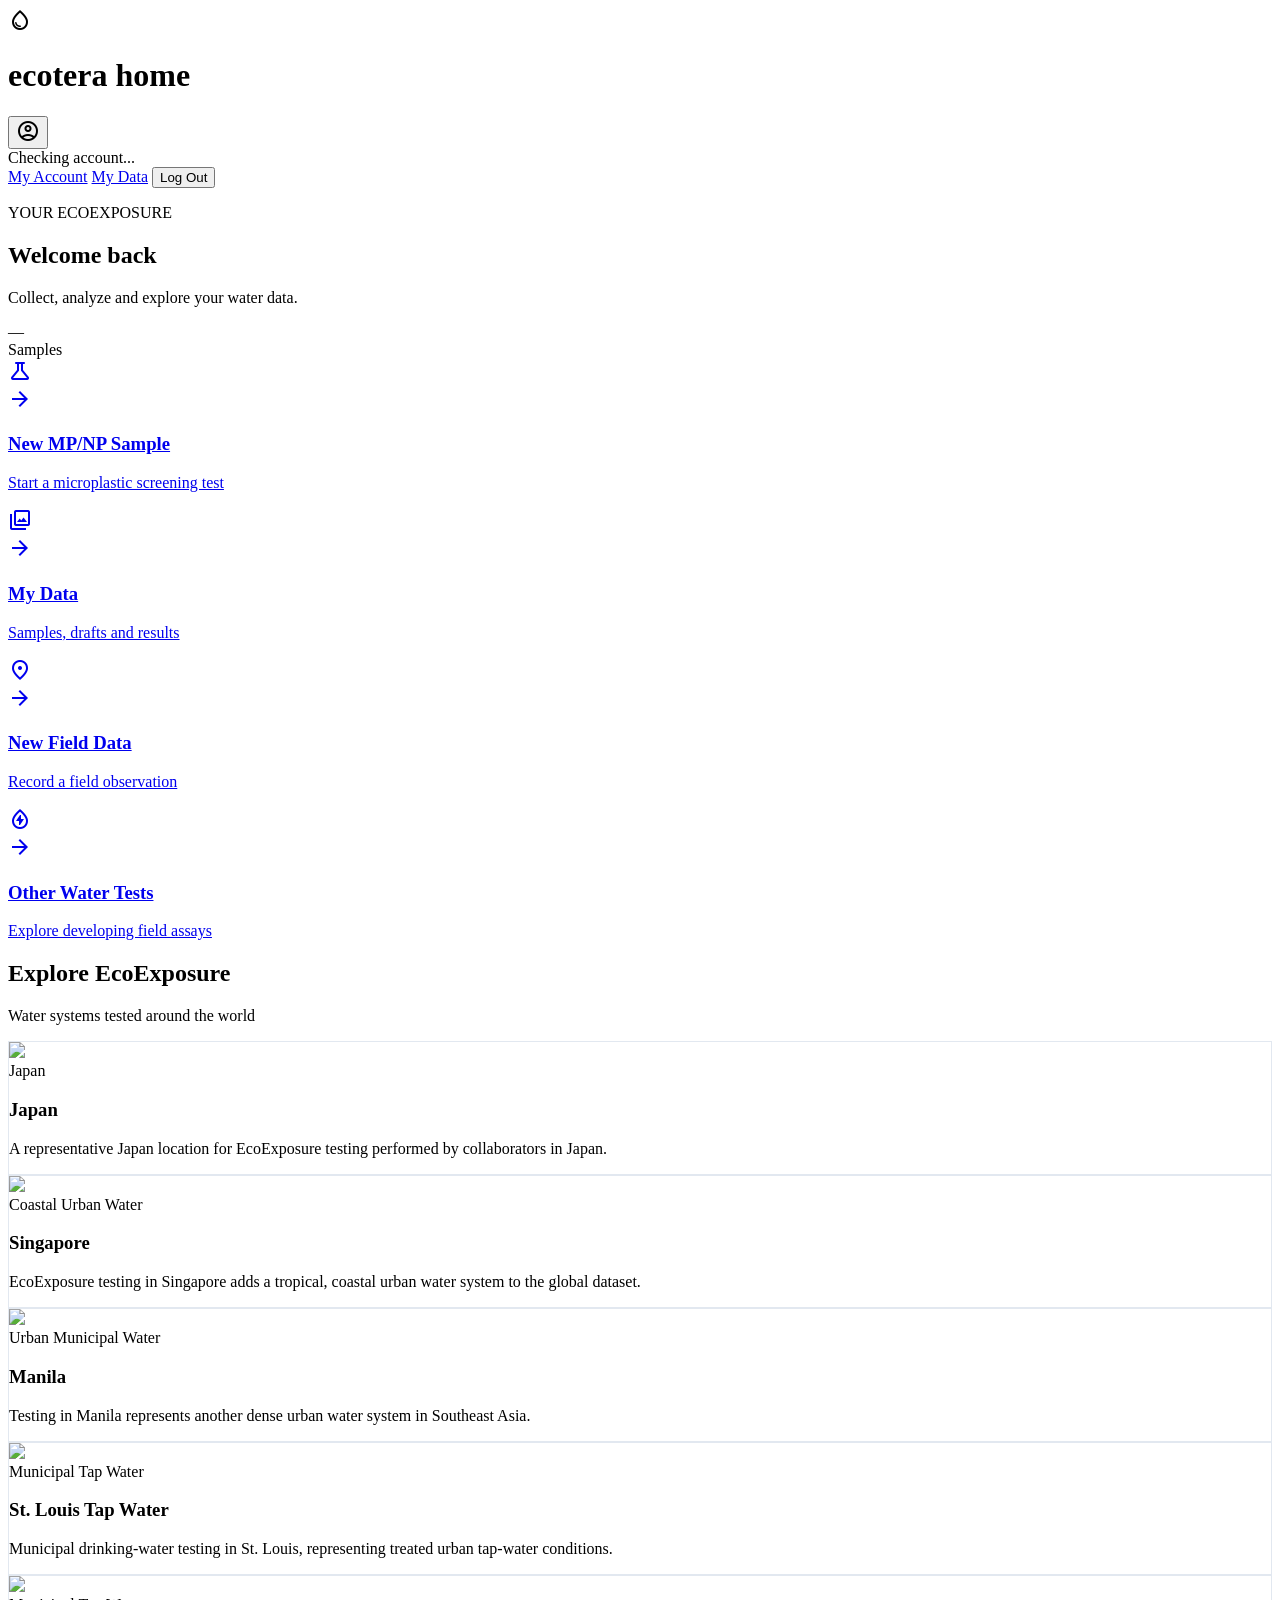
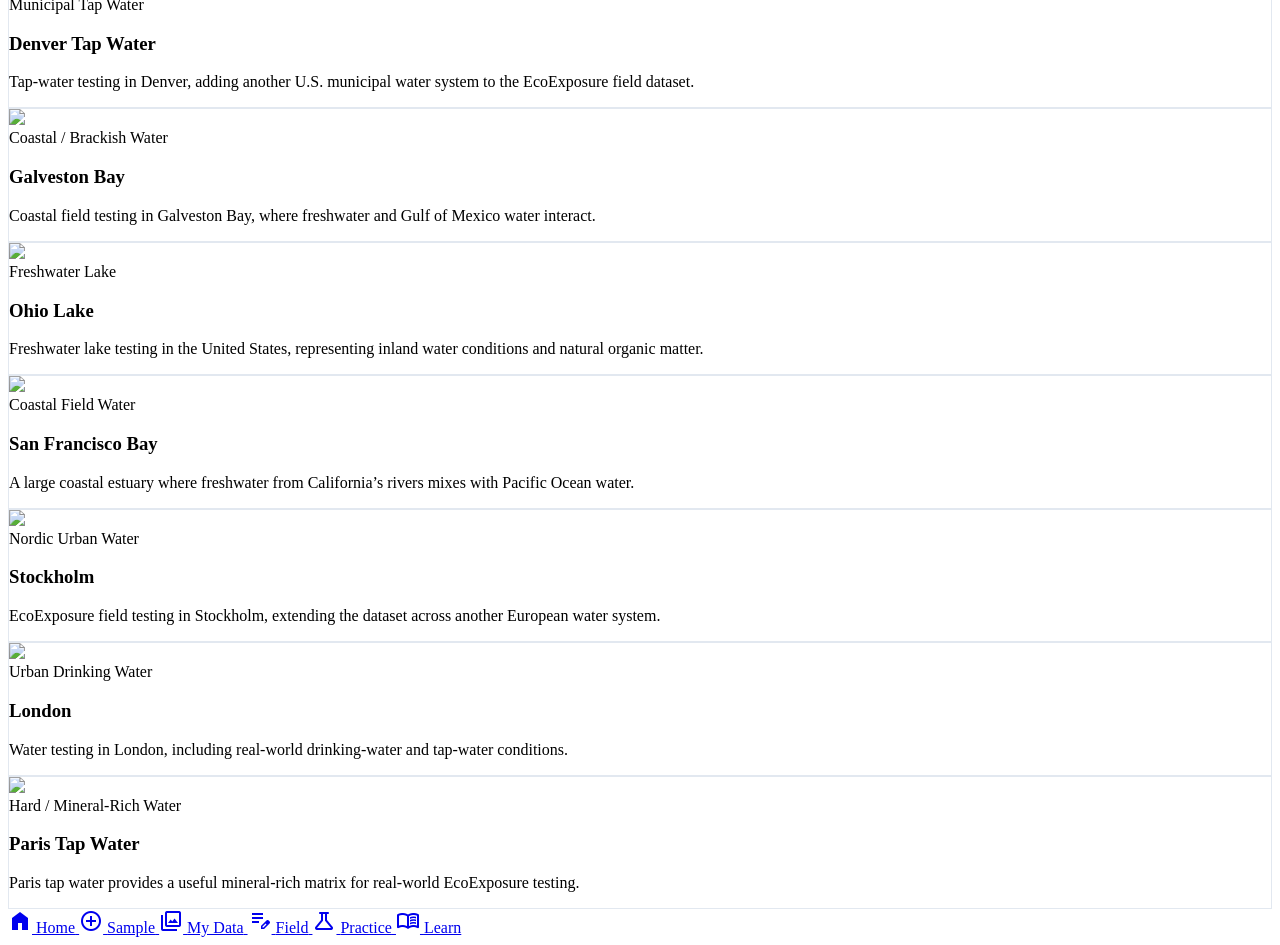
==== index.html @ 2f22163e "Add files via upload" ====
<!DOCTYPE html>
<html class="light" lang="en">
<head>
  <meta charset="utf-8"/>
  <meta content="width=device-width, initial-scale=1.0" name="viewport"/>
  <title>EcoExposure™ | Home Dashboard</title>

  <!-- Material Symbols -->
  <link href="https://fonts.googleapis.com/css2?family=Material+Symbols+Outlined:wght,FILL@100..700,0..1&display=swap" rel="stylesheet"/>

  <!-- Google Fonts: Inter & Geist -->
  <link href="https://fonts.googleapis.com/css2?family=Inter:wght@400;600;700&family=Geist:wght@400;500;600&display=swap" rel="stylesheet"/>

  <script src="https://cdn.tailwindcss.com?plugins=forms,container-queries"></script>

  <script id="tailwind-config">
    tailwind.config = {
      darkMode: "class",
      theme: {
        extend: {
          "colors": {
            "surface-container-highest": "#e0e3e5",
            "on-primary": "#ffffff",
            "primary": "#001629",
            "on-tertiary-fixed": "#00201b",
            "secondary-fixed-dim": "#50dad1",
            "inverse-surface": "#2d3133",
            "tertiary-container": "#0d2e28",
            "tertiary": "#001814",
            "secondary-container": "#6ef4ea",
            "on-background": "#191c1e",
            "on-tertiary-fixed-variant": "#2d4c46",
            "inverse-primary": "#a8caef",
            "on-primary-fixed-variant": "#274969",
            "tertiary-fixed": "#c7eae1",
            "surface-container-lowest": "#ffffff",
            "surface-bright": "#f7f9fb",
            "on-secondary-fixed": "#00201e",
            "primary-container": "#002b49",
            "surface-dim": "#d8dadc",
            "secondary": "#006a64",
            "on-secondary-fixed-variant": "#00504b",
            "primary-fixed-dim": "#a8caef",
            "error": "#ba1a1a",
            "surface-container-high": "#e6e8ea",
            "tertiary-fixed-dim": "#accec5",
            "background": "#f7f9fb",
            "on-tertiary-container": "#76978f",
            "on-primary-container": "#7293b6",
            "error-container": "#ffdad6",
            "on-secondary-container": "#006f69",
            "outline-variant": "#c3c7ce",
            "inverse-on-surface": "#eff1f3",
            "secondary-fixed": "#72f7ed",
            "surface-container": "#eceef0",
            "on-primary-fixed": "#001d34",
            "on-error": "#ffffff",
            "surface-variant": "#e0e3e5",
            "on-error-container": "#93000a",
            "on-surface": "#191c1e",
            "on-surface-variant": "#42474d",
            "primary-fixed": "#cfe5ff",
            "outline": "#73777e",
            "on-tertiary": "#ffffff",
            "surface-container-low": "#f2f4f6",
            "surface-tint": "#406182",
            "on-secondary": "#ffffff",
            "surface": "#f7f9fb"
          },
          "borderRadius": {
            "DEFAULT": "0.25rem",
            "lg": "0.5rem",
            "xl": "0.75rem",
            "full": "9999px"
          },
          "spacing": {
            "xs": "4px",
            "gutter": "16px",
            "container-max": "1280px",
            "lg": "24px",
            "md": "16px",
            "sm": "8px",
            "base": "4px",
            "xl": "40px"
          },
          "fontFamily": {
            "body-sm": ["Inter"],
            "label-caps": ["Geist"],
            "headline-xl": ["Inter"],
            "body-md": ["Inter"],
            "headline-lg-mobile": ["Inter"],
            "data-mono": ["Geist"],
            "headline-lg": ["Inter"]
          },
          "fontSize": {
            "body-sm": ["14px", {"lineHeight": "20px", "fontWeight": "400"}],
            "label-caps": ["12px", {"lineHeight": "16px", "letterSpacing": "0.05em", "fontWeight": "600"}],
            "headline-xl": ["48px", {"lineHeight": "56px", "letterSpacing": "-0.02em", "fontWeight": "700"}],
            "body-md": ["16px", {"lineHeight": "24px", "fontWeight": "400"}],
            "headline-lg-mobile": ["24px", {"lineHeight": "32px", "fontWeight": "600"}],
            "data-mono": ["14px", {"lineHeight": "20px", "fontWeight": "500"}],
            "headline-lg": ["32px", {"lineHeight": "40px", "letterSpacing": "-0.01em", "fontWeight": "600"}]
          }
        },
      },
    }
  </script>

  <style>
    .material-symbols-outlined {
      font-variation-settings: 'FILL' 0, 'wght' 400, 'GRAD' 0, 'opsz' 24;
    }

    .glass-card {
      background: rgba(255, 255, 255, 0.8);
      backdrop-filter: blur(12px);
      -webkit-backdrop-filter: blur(12px);
      border: 1px solid #E2E8F0;
    }

    .snap-x-mandatory {
      scroll-snap-type: x mandatory;
    }

    .snap-center {
      scroll-snap-align: center;
    }

    .asia-priority {
      order: -1;
    }

    ::-webkit-scrollbar {
      display: none;
    }

    body {
      min-height: max(884px, 100dvh);
    }
  </style>

  <script src="https://cdn.jsdelivr.net/npm/@supabase/supabase-js@2"></script>
</head>

<body class="bg-background text-on-surface font-body-md selection:bg-secondary-container">

  <!-- TopAppBar -->
  <header class="bg-white/80 dark:bg-surface-container-low/80 docked full-width top-0 sticky backdrop-blur-xl border-b border-outline-variant dark:border-outline shadow-sm dark:shadow-none flex justify-between items-center px-gutter w-full z-50 h-16">
    <div class="flex items-center gap-sm">
      <span class="material-symbols-outlined text-primary dark:text-primary-fixed" data-icon="water_drop">water_drop</span>
      <h1 class="font-headline-lg-mobile text-headline-lg-mobile font-bold text-primary dark:text-primary-fixed">ecotera home</h1>
    </div>

    <div class="flex items-center">
      <div class="relative">
        <button id="accountMenuButton"
                type="button"
                onclick="toggleAccountMenu()"
                aria-label="Open account menu"
                aria-expanded="false"
                class="hover:bg-surface-container-high/50 transition-colors p-2 rounded-full active:scale-95 duration-150">
          <span class="material-symbols-outlined text-on-surface-variant" data-icon="account_circle">account_circle</span>
        </button>

        <div id="accountMenu"
             class="hidden absolute right-0 mt-2 w-56 bg-white border border-outline-variant rounded-xl shadow-xl overflow-hidden z-[100]">
          <div id="accountEmail" class="px-4 py-3 text-sm text-on-surface-variant border-b border-outline-variant">
            Checking account...
          </div>
          <a href="account.html" class="block px-4 py-3 hover:bg-surface-container-low font-semibold">My Account</a>
          <a href="my-data.html" class="block px-4 py-3 hover:bg-surface-container-low font-semibold">My Data</a>
          <button type="button"
                  onclick="signOutFromHome()"
                  class="w-full text-left px-4 py-3 hover:bg-surface-container-low font-semibold text-error">
            Log Out
          </button>
        </div>
      </div>
    </div>
  </header>

  <main class="pb-32 pt-lg">

    <!-- Personal Summary -->
    <section class="px-gutter mb-lg">
      <div class="max-w-3xl">
        <div class="flex items-end justify-between gap-4">
          <div>
            <p class="font-label-caps text-label-caps text-secondary mb-1">YOUR ECOEXPOSURE</p>
            <h2 class="text-2xl sm:text-3xl font-bold text-primary">Welcome back</h2>
            <p class="text-on-surface-variant mt-1">Collect, analyze and explore your water data.</p>
          </div>

          <div class="bg-white border border-outline-variant rounded-xl px-4 py-3 shadow-sm text-right shrink-0">
            <div id="sampleCount" class="text-2xl font-bold text-primary">—</div>
            <div class="text-xs font-semibold text-on-surface-variant">Samples</div>
          </div>
        </div>
      </div>
    </section>

    <!-- Primary Actions -->
    <section class="px-gutter mb-xl">
      <div class="grid grid-cols-1 sm:grid-cols-2 lg:grid-cols-4 gap-3 max-w-5xl">

        <!-- New MP/NP Sample -->
        <a href="new-sample.html"
           class="group bg-secondary text-white rounded-xl p-5 shadow-sm hover:shadow-md hover:-translate-y-0.5 active:scale-[0.98] transition-all duration-200">
          <div class="flex items-center justify-between mb-4">
            <div class="w-11 h-11 rounded-xl bg-white/15 flex items-center justify-center">
              <span class="material-symbols-outlined text-2xl">science</span>
            </div>
            <span class="material-symbols-outlined opacity-70 group-hover:translate-x-1 transition-transform">arrow_forward</span>
          </div>
          <h3 class="text-lg font-bold">New MP/NP Sample</h3>
          <p class="text-sm text-white/80 mt-1">Start a microplastic screening test</p>
        </a>

        <!-- My Data -->
        <a href="my-data.html"
           class="group bg-white border border-outline-variant rounded-xl p-5 shadow-sm hover:shadow-md hover:-translate-y-0.5 active:scale-[0.98] transition-all duration-200">
          <div class="flex items-center justify-between mb-4">
            <div class="w-11 h-11 rounded-xl bg-secondary-container/40 flex items-center justify-center">
              <span class="material-symbols-outlined text-secondary">photo_library</span>
            </div>
            <span class="material-symbols-outlined text-on-surface-variant opacity-60 group-hover:translate-x-1 transition-transform">arrow_forward</span>
          </div>
          <h3 class="text-lg font-bold text-primary">My Data</h3>
          <p class="text-sm text-on-surface-variant mt-1">Samples, drafts and results</p>
        </a>

        <!-- New Field Data -->
        <a href="new_field_data.html"
           class="group bg-white border border-outline-variant rounded-xl p-5 shadow-sm hover:shadow-md hover:-translate-y-0.5 active:scale-[0.98] transition-all duration-200">
          <div class="flex items-center justify-between mb-4">
            <div class="w-11 h-11 rounded-xl bg-primary-fixed/60 flex items-center justify-center">
              <span class="material-symbols-outlined text-primary">location_on</span>
            </div>
            <span class="material-symbols-outlined text-on-surface-variant opacity-60 group-hover:translate-x-1 transition-transform">arrow_forward</span>
          </div>
          <h3 class="text-lg font-bold text-primary">New Field Data</h3>
          <p class="text-sm text-on-surface-variant mt-1">Record a field observation</p>
        </a>

        <!-- Other Water Tests -->
        <a href="other-water-tests.html"
           class="group bg-white border border-outline-variant rounded-xl p-5 shadow-sm hover:shadow-md hover:-translate-y-0.5 active:scale-[0.98] transition-all duration-200">
          <div class="flex items-center justify-between mb-4">
            <div class="w-11 h-11 rounded-xl bg-tertiary-fixed/70 flex items-center justify-center">
              <span class="material-symbols-outlined text-tertiary-container">water_ec</span>
            </div>
            <span class="material-symbols-outlined text-on-surface-variant opacity-60 group-hover:translate-x-1 transition-transform">arrow_forward</span>
          </div>
          <h3 class="text-lg font-bold text-primary">Other Water Tests</h3>
          <p class="text-sm text-on-surface-variant mt-1">Explore developing field assays</p>
        </a>

      </div>
    </section>

    <!-- Explore EcoExposure -->
    <section class="px-gutter mb-xl">
      <h2 class="text-2xl sm:text-3xl font-bold text-primary mb-1">Explore EcoExposure</h2>
      <p class="font-body-md text-on-surface-variant max-w-lg">Water systems tested around the world</p>
    </section>

    <!-- Horizontal Immersive Scroller -->
    <div class="flex overflow-x-auto snap-x-mandatory px-gutter gap-lg pb-xl">

      <div class="snap-center asia-priority shrink-0 w-[85vw] md:w-[600px]">
        <div class="relative h-[500px] rounded-xl overflow-hidden glass-card shadow-sm">
          <img class="absolute inset-0 w-full h-full object-cover" data-alt="Mount Fuji representing Japan." src="images/mount_fuji_japan_location.png"/>
          <div class="absolute inset-0 bg-gradient-to-t from-primary/90 via-primary/20 to-transparent"></div>
          <div class="absolute bottom-0 p-lg w-full">
            <span class="bg-secondary-container/20 text-secondary-fixed-dim px-sm py-xs rounded-full font-label-caps text-label-caps backdrop-blur-md">Japan</span>
            <h3 class="font-headline-lg text-headline-lg text-on-primary mt-sm mb-xs">Japan</h3>
            <p class="text-on-primary/90 font-body-sm">A representative Japan location for EcoExposure testing performed by collaborators in Japan.</p>
          </div>
        </div>
      </div>

      <div class="snap-center asia-priority shrink-0 w-[85vw] md:w-[600px]">
        <div class="relative h-[500px] rounded-xl overflow-hidden glass-card shadow-sm">
          <img class="absolute inset-0 w-full h-full object-cover" data-alt="Singapore water." src="images/singapore_singapore_location.jpg"/>
          <div class="absolute inset-0 bg-gradient-to-t from-primary/90 via-primary/20 to-transparent"></div>
          <div class="absolute bottom-0 p-lg w-full">
            <span class="bg-secondary-container/20 text-secondary-fixed-dim px-sm py-xs rounded-full font-label-caps text-label-caps backdrop-blur-md">Coastal Urban Water</span>
            <h3 class="font-headline-lg text-headline-lg text-on-primary mt-sm mb-xs">Singapore</h3>
            <p class="text-on-primary/90 font-body-sm">EcoExposure testing in Singapore adds a tropical, coastal urban water system to the global dataset.</p>
          </div>
        </div>
      </div>

      <div class="snap-center asia-priority shrink-0 w-[85vw] md:w-[600px]">
        <div class="relative h-[500px] rounded-xl overflow-hidden glass-card shadow-sm">
          <img class="absolute inset-0 w-full h-full object-cover" data-alt="Manila municipal water." src="images/manila_philippines_location.jpg"/>
          <div class="absolute inset-0 bg-gradient-to-t from-primary/90 via-primary/20 to-transparent"></div>
          <div class="absolute bottom-0 p-lg w-full">
            <span class="bg-secondary-container/20 text-secondary-fixed-dim px-sm py-xs rounded-full font-label-caps text-label-caps backdrop-blur-md">Urban Municipal Water</span>
            <h3 class="font-headline-lg text-headline-lg text-on-primary mt-sm mb-xs">Manila</h3>
            <p class="text-on-primary/90 font-body-sm">Testing in Manila represents another dense urban water system in Southeast Asia.</p>
          </div>
        </div>
      </div>

      <div class="snap-center shrink-0 w-[85vw] md:w-[600px]">
        <div class="relative h-[500px] rounded-xl overflow-hidden glass-card shadow-sm">
          <img class="absolute inset-0 w-full h-full object-cover" data-alt="St. Louis tap water." src="images/stl_tap_usa_location.jpg"/>
          <div class="absolute inset-0 bg-gradient-to-t from-primary/90 via-primary/20 to-transparent"></div>
          <div class="absolute bottom-0 p-lg w-full">
            <span class="bg-secondary-container/20 text-secondary-fixed-dim px-sm py-xs rounded-full font-label-caps text-label-caps backdrop-blur-md">Municipal Tap Water</span>
            <h3 class="font-headline-lg text-headline-lg text-on-primary mt-sm mb-xs">St. Louis Tap Water</h3>
            <p class="text-on-primary/90 font-body-sm">Municipal drinking-water testing in St. Louis, representing treated urban tap-water conditions.</p>
          </div>
        </div>
      </div>

      <div class="snap-center shrink-0 w-[85vw] md:w-[600px]">
        <div class="relative h-[500px] rounded-xl overflow-hidden glass-card shadow-sm">
          <img class="absolute inset-0 w-full h-full object-cover" data-alt="Denver tap water." src="images/denver_tap_usa_location.jpg"/>
          <div class="absolute inset-0 bg-gradient-to-t from-primary/90 via-primary/20 to-transparent"></div>
          <div class="absolute bottom-0 p-lg w-full">
            <span class="bg-secondary-container/20 text-secondary-fixed-dim px-sm py-xs rounded-full font-label-caps text-label-caps backdrop-blur-md">Municipal Tap Water</span>
            <h3 class="font-headline-lg text-headline-lg text-on-primary mt-sm mb-xs">Denver Tap Water</h3>
            <p class="text-on-primary/90 font-body-sm">Tap-water testing in Denver, adding another U.S. municipal water system to the EcoExposure field dataset.</p>
          </div>
        </div>
      </div>

      <div class="snap-center shrink-0 w-[85vw] md:w-[600px]">
        <div class="relative h-[500px] rounded-xl overflow-hidden glass-card shadow-sm">
          <img class="absolute inset-0 w-full h-full object-cover" data-alt="Galveston Bay coastal water." src="images/galveston_bay_usa_location.jpg"/>
          <div class="absolute inset-0 bg-gradient-to-t from-primary/90 via-primary/20 to-transparent"></div>
          <div class="absolute bottom-0 p-lg w-full">
            <span class="bg-secondary-container/20 text-secondary-fixed-dim px-sm py-xs rounded-full font-label-caps text-label-caps backdrop-blur-md">Coastal / Brackish Water</span>
            <h3 class="font-headline-lg text-headline-lg text-on-primary mt-sm mb-xs">Galveston Bay</h3>
            <p class="text-on-primary/90 font-body-sm">Coastal field testing in Galveston Bay, where freshwater and Gulf of Mexico water interact.</p>
          </div>
        </div>
      </div>

      <div class="snap-center shrink-0 w-[85vw] md:w-[600px]">
        <div class="relative h-[500px] rounded-xl overflow-hidden glass-card shadow-sm">
          <img class="absolute inset-0 w-full h-full object-cover" data-alt="Ohio freshwater lake." src="images/ohio-lake_usa_location.jpg"/>
          <div class="absolute inset-0 bg-gradient-to-t from-primary/90 via-primary/20 to-transparent"></div>
          <div class="absolute bottom-0 p-lg w-full">
            <span class="bg-secondary-container/20 text-secondary-fixed-dim px-sm py-xs rounded-full font-label-caps text-label-caps backdrop-blur-md">Freshwater Lake</span>
            <h3 class="font-headline-lg text-headline-lg text-on-primary mt-sm mb-xs">Ohio Lake</h3>
            <p class="text-on-primary/90 font-body-sm">Freshwater lake testing in the United States, representing inland water conditions and natural organic matter.</p>
          </div>
        </div>
      </div>

      <div class="snap-center shrink-0 w-[85vw] md:w-[600px]">
        <div class="relative h-[500px] rounded-xl overflow-hidden glass-card shadow-sm">
          <img class="absolute inset-0 w-full h-full object-cover" data-alt="San Francisco Bay." src="images/san_francisco_usa_location.jpg"/>
          <div class="absolute inset-0 bg-gradient-to-t from-primary/90 via-primary/20 to-transparent"></div>
          <div class="absolute bottom-0 p-lg w-full">
            <span class="bg-secondary-container/20 text-secondary-fixed-dim px-sm py-xs rounded-full font-label-caps text-label-caps backdrop-blur-md">Coastal Field Water</span>
            <h3 class="font-headline-lg text-headline-lg text-on-primary mt-sm mb-xs">San Francisco Bay</h3>
            <p class="text-on-primary/90 font-body-sm">A large coastal estuary where freshwater from California’s rivers mixes with Pacific Ocean water.</p>
          </div>
        </div>
      </div>

      <div class="snap-center shrink-0 w-[85vw] md:w-[600px]">
        <div class="relative h-[500px] rounded-xl overflow-hidden glass-card shadow-sm">
          <img class="absolute inset-0 w-full h-full object-cover" data-alt="Stockholm, Sweden water location." src="images/stockholm_sweden_location.jpg"/>
          <div class="absolute inset-0 bg-gradient-to-t from-primary/90 via-primary/20 to-transparent"></div>
          <div class="absolute bottom-0 p-lg w-full">
            <span class="bg-secondary-container/20 text-secondary-fixed-dim px-sm py-xs rounded-full font-label-caps text-label-caps backdrop-blur-md">Nordic Urban Water</span>
            <h3 class="font-headline-lg text-headline-lg text-on-primary mt-sm mb-xs">Stockholm</h3>
            <p class="text-on-primary/90 font-body-sm">EcoExposure field testing in Stockholm, extending the dataset across another European water system.</p>
          </div>
        </div>
      </div>

      <div class="snap-center shrink-0 w-[85vw] md:w-[600px]">
        <div class="relative h-[500px] rounded-xl overflow-hidden glass-card shadow-sm">
          <img class="absolute inset-0 w-full h-full object-cover" data-alt="London water location." src="images/london_england_location.jpg"/>
          <div class="absolute inset-0 bg-gradient-to-t from-primary/90 via-primary/20 to-transparent"></div>
          <div class="absolute bottom-0 p-lg w-full">
            <span class="bg-secondary-container/20 text-secondary-fixed-dim px-sm py-xs rounded-full font-label-caps text-label-caps backdrop-blur-md">Urban Drinking Water</span>
            <h3 class="font-headline-lg text-headline-lg text-on-primary mt-sm mb-xs">London</h3>
            <p class="text-on-primary/90 font-body-sm">Water testing in London, including real-world drinking-water and tap-water conditions.</p>
          </div>
        </div>
      </div>

      <div class="snap-center shrink-0 w-[85vw] md:w-[600px]">
        <div class="relative h-[500px] rounded-xl overflow-hidden glass-card shadow-sm">
          <img class="absolute inset-0 w-full h-full object-cover" data-alt="Paris tap water." src="images/paris_france_location.jpg"/>
          <div class="absolute inset-0 bg-gradient-to-t from-primary/90 via-primary/20 to-transparent"></div>
          <div class="absolute bottom-0 p-lg w-full">
            <span class="bg-secondary-container/20 text-secondary-fixed-dim px-sm py-xs rounded-full font-label-caps text-label-caps backdrop-blur-md">Hard / Mineral-Rich Water</span>
            <h3 class="font-headline-lg text-headline-lg text-on-primary mt-sm mb-xs">Paris Tap Water</h3>
            <p class="text-on-primary/90 font-body-sm">Paris tap water provides a useful mineral-rich matrix for real-world EcoExposure testing.</p>
          </div>
        </div>
      </div>

    </div>
  </main>

  <!-- BottomNavBar -->
  <nav class="bg-white/95 dark:bg-surface-container-highest/95 fixed bottom-0 w-full z-50 backdrop-blur-lg border-t border-outline-variant/30 shadow-[0_-4px_16px_rgba(0,22,41,0.04)] flex justify-around items-center px-1 pb-safe-area-inset-bottom h-20">

    <a class="flex flex-col items-center justify-center bg-secondary-container text-on-secondary-container rounded-full px-2 py-1 active:scale-90 transition-all duration-200" href="index.html">
      <span class="material-symbols-outlined" style="font-variation-settings:'FILL' 1;">home</span>
      <span class="font-label-caps text-[10px]">Home</span>
    </a>

    <a class="flex flex-col items-center justify-center text-on-surface-variant px-2 py-1 hover:text-primary active:scale-90 transition-all duration-200" href="new-sample.html">
      <span class="material-symbols-outlined">add_circle</span>
      <span class="font-label-caps text-[10px]">Sample</span>
    </a>

    <a class="flex flex-col items-center justify-center text-on-surface-variant px-2 py-1 hover:text-primary active:scale-90 transition-all duration-200" href="my-data.html">
      <span class="material-symbols-outlined">photo_library</span>
      <span class="font-label-caps text-[10px]">My Data</span>
    </a>

    <a class="flex flex-col items-center justify-center text-on-surface-variant px-2 py-1 hover:text-primary active:scale-90 transition-all duration-200" href="new_field_data.html">
      <span class="material-symbols-outlined">edit_note</span>
      <span class="font-label-caps text-[10px]">Field</span>
    </a>

    <a class="flex flex-col items-center justify-center text-on-surface-variant px-2 py-1 hover:text-primary active:scale-90 transition-all duration-200" href="practice.html">
      <span class="material-symbols-outlined">science</span>
      <span class="font-label-caps text-[10px]">Practice</span>
    </a>

    <a class="flex flex-col items-center justify-center text-on-surface-variant px-2 py-1 hover:text-primary active:scale-90 transition-all duration-200" href="learn.html">
      <span class="material-symbols-outlined">menu_book</span>
      <span class="font-label-caps text-[10px]">Learn</span>
    </a>

  </nav>

  <script>
    // Micro-interactions for horizontal scroll
    const scroller = document.querySelector('.overflow-x-auto');
    let isDown = false;
    let startX;
    let scrollLeft;

    scroller.addEventListener('mousedown', (e) => {
      isDown = true;
      startX = e.pageX - scroller.offsetLeft;
      scrollLeft = scroller.scrollLeft;
    });

    scroller.addEventListener('mouseleave', () => {
      isDown = false;
    });

    scroller.addEventListener('mouseup', () => {
      isDown = false;
    });

    scroller.addEventListener('mousemove', (e) => {
      if (!isDown) return;
      e.preventDefault();
      const x = e.pageX - scroller.offsetLeft;
      const walk = (x - startX) * 2;
      scroller.scrollLeft = scrollLeft - walk;
    });
  </script>

  <script>
    function closeWelcomePopup() {
      const popup = document.getElementById("welcomePopup");
      if (popup) popup.style.display = "none";
    }
  </script>

  <script>
    const SUPABASE_URL = "https://qximbeodwjhxuzcqenvs.supabase.co";
    const SUPABASE_KEY = "sb_publishable_y5c-8UikxGZZJzyea0lG6g_TibWgKPW";
    const supabaseClient = window.supabase.createClient(SUPABASE_URL, SUPABASE_KEY);

    function toggleAccountMenu() {
      const menu = document.getElementById("accountMenu");
      const button = document.getElementById("accountMenuButton");
      const willOpen = menu.classList.contains("hidden");
      menu.classList.toggle("hidden");
      button.setAttribute("aria-expanded", String(willOpen));
    }

    document.addEventListener("click", (event) => {
      const menu = document.getElementById("accountMenu");
      const button = document.getElementById("accountMenuButton");

      if (!menu || !button) return;

      if (!menu.contains(event.target) && !button.contains(event.target)) {
        menu.classList.add("hidden");
        button.setAttribute("aria-expanded", "false");
      }
    });

    async function initializeHomeAccount() {
      const emailBox = document.getElementById("accountEmail");
      const { data, error } = await supabaseClient.auth.getUser();

      if (error || !data.user) {
        emailBox.textContent = "Not logged in";
        return;
      }

      emailBox.textContent = data.user.email;
    }

    async function signOutFromHome() {
      const { error } = await supabaseClient.auth.signOut();

      if (error) {
        alert("Logout failed: " + error.message);
        return;
      }

      window.location.replace("login.html");
    }

    initializeHomeAccount();
  </script>

</body>
</html>
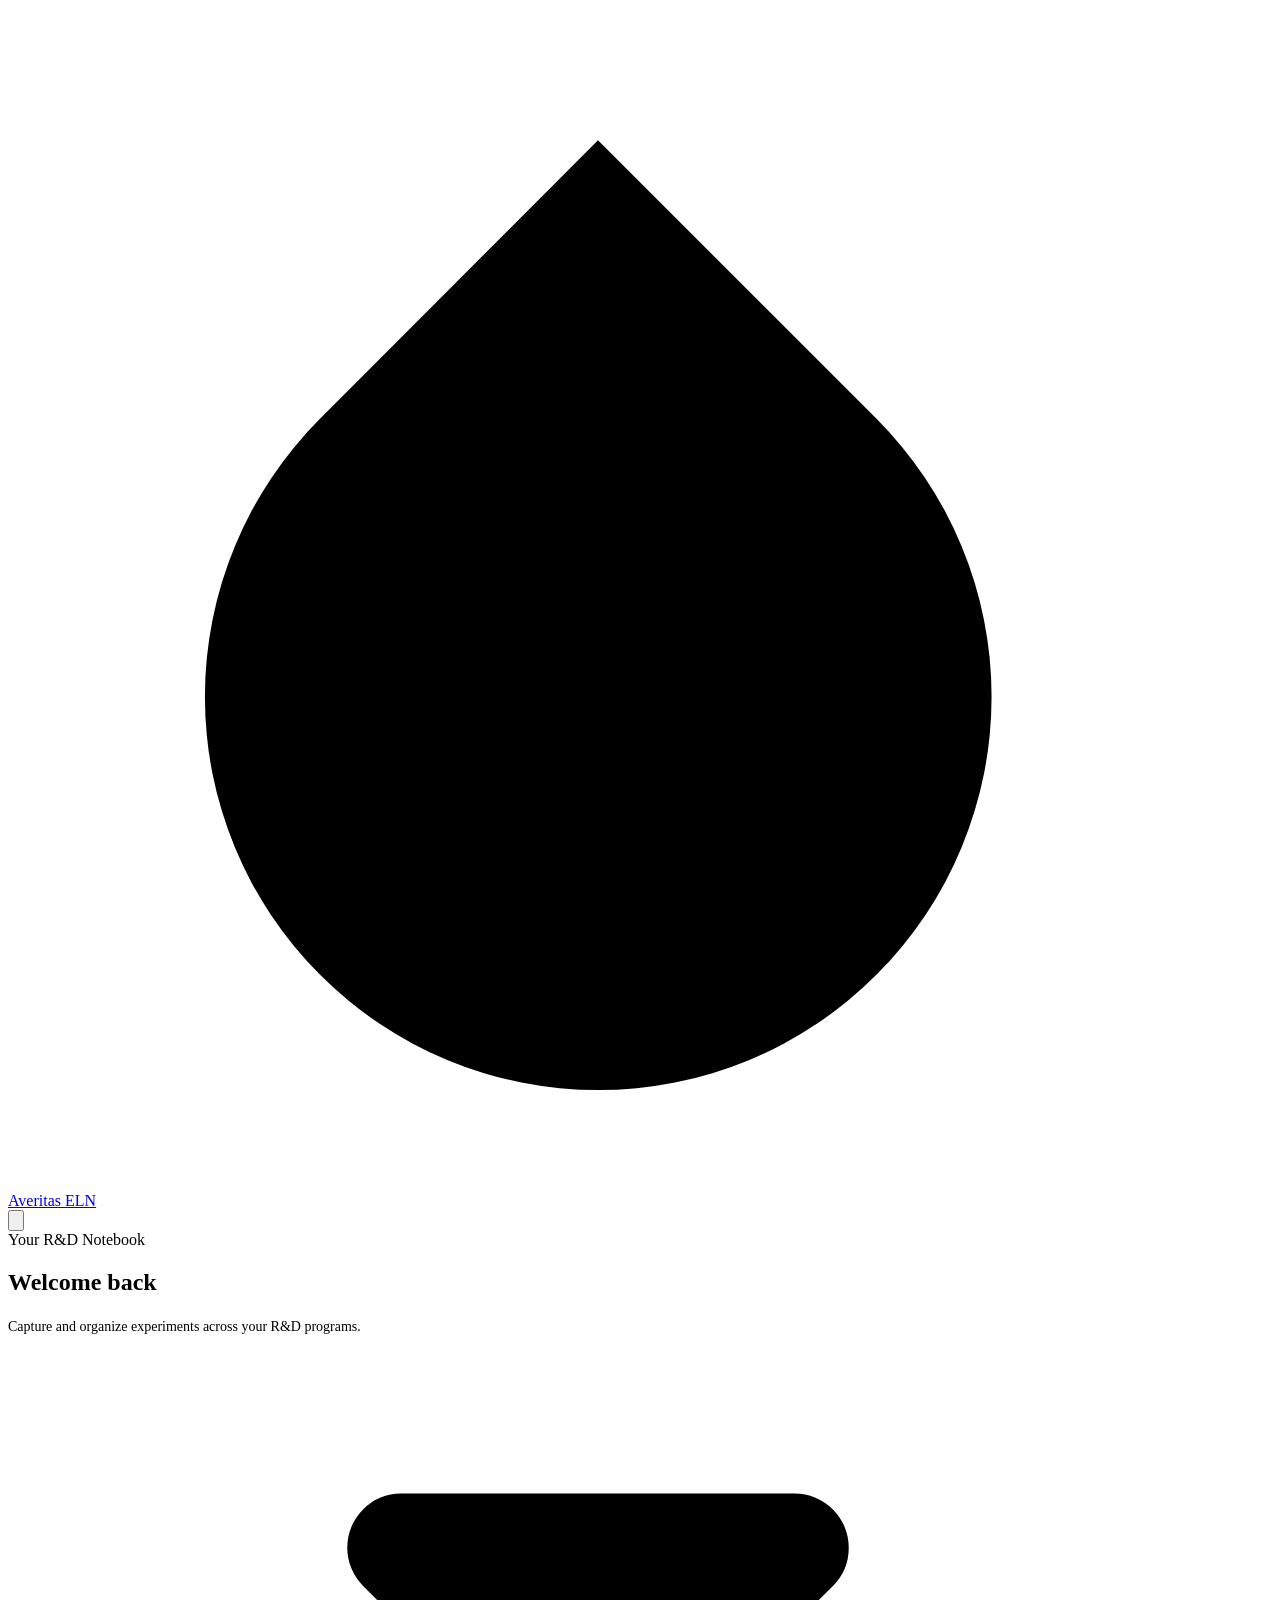
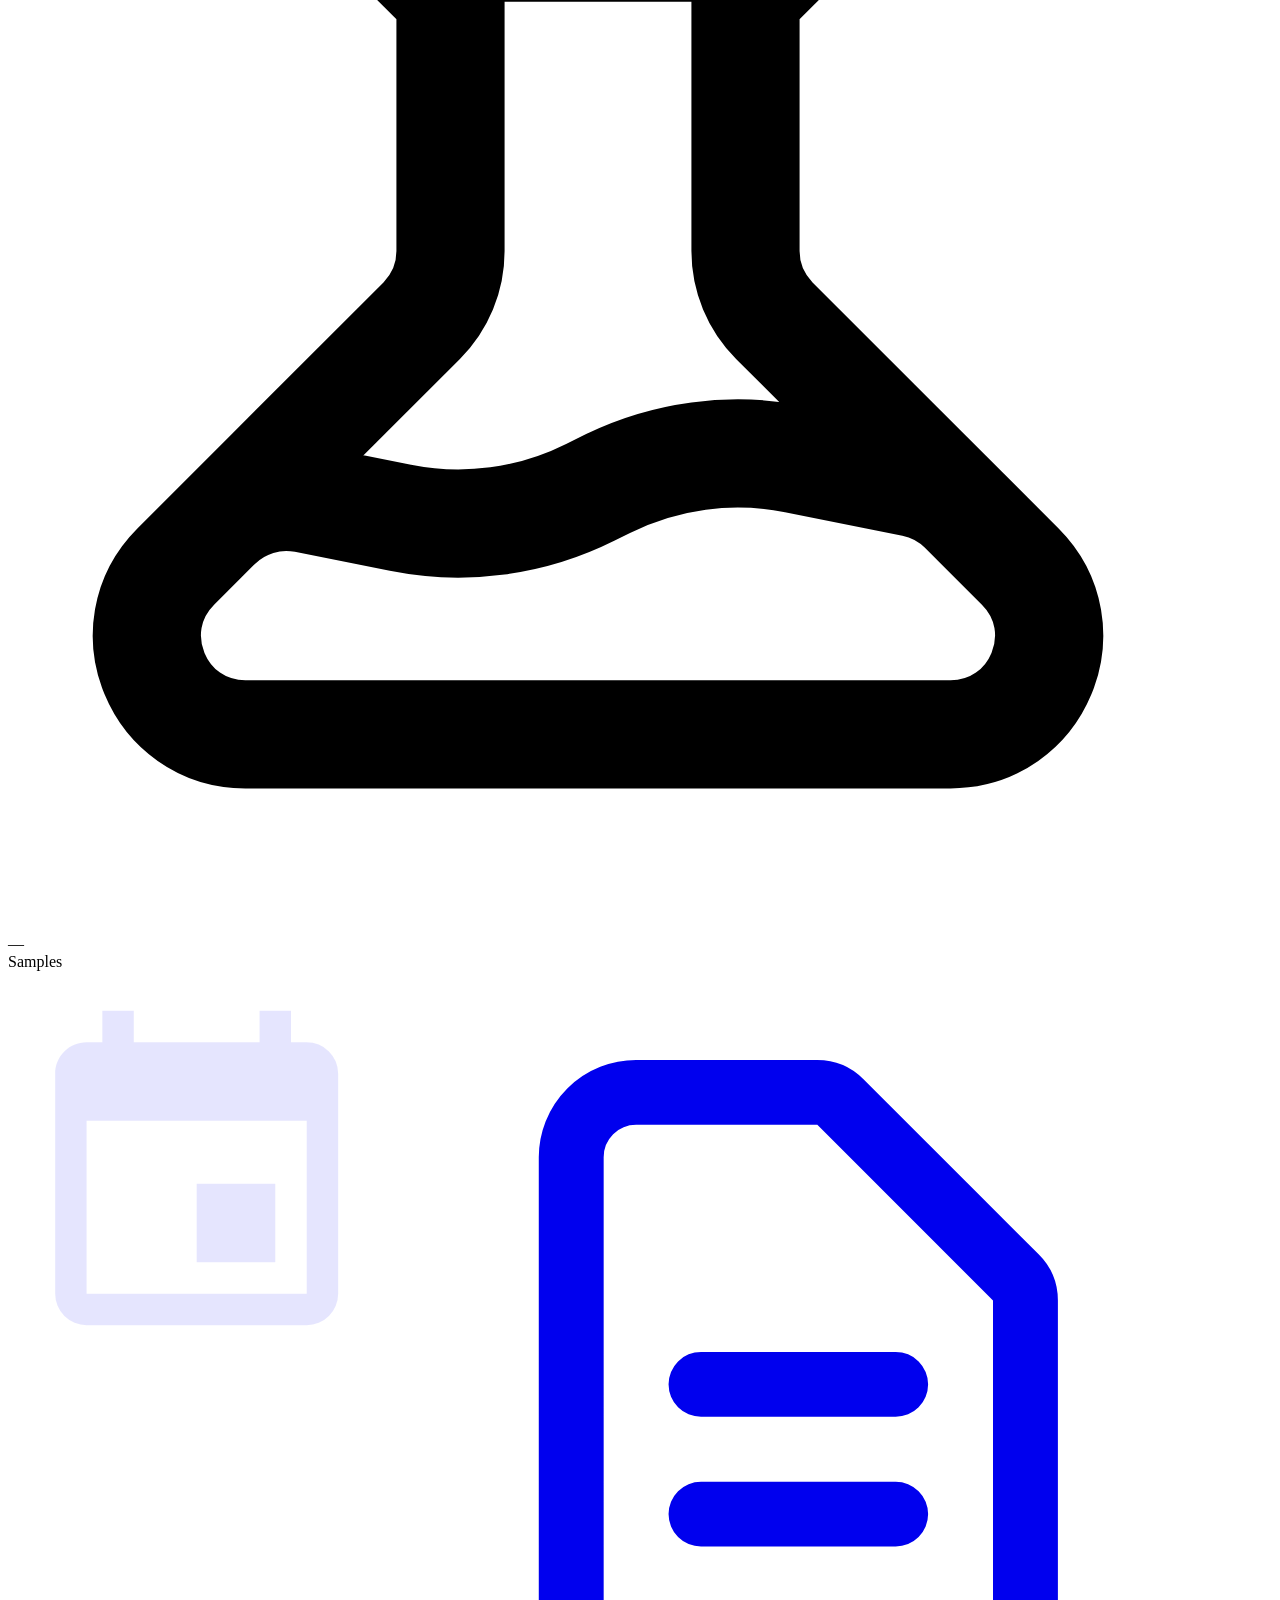
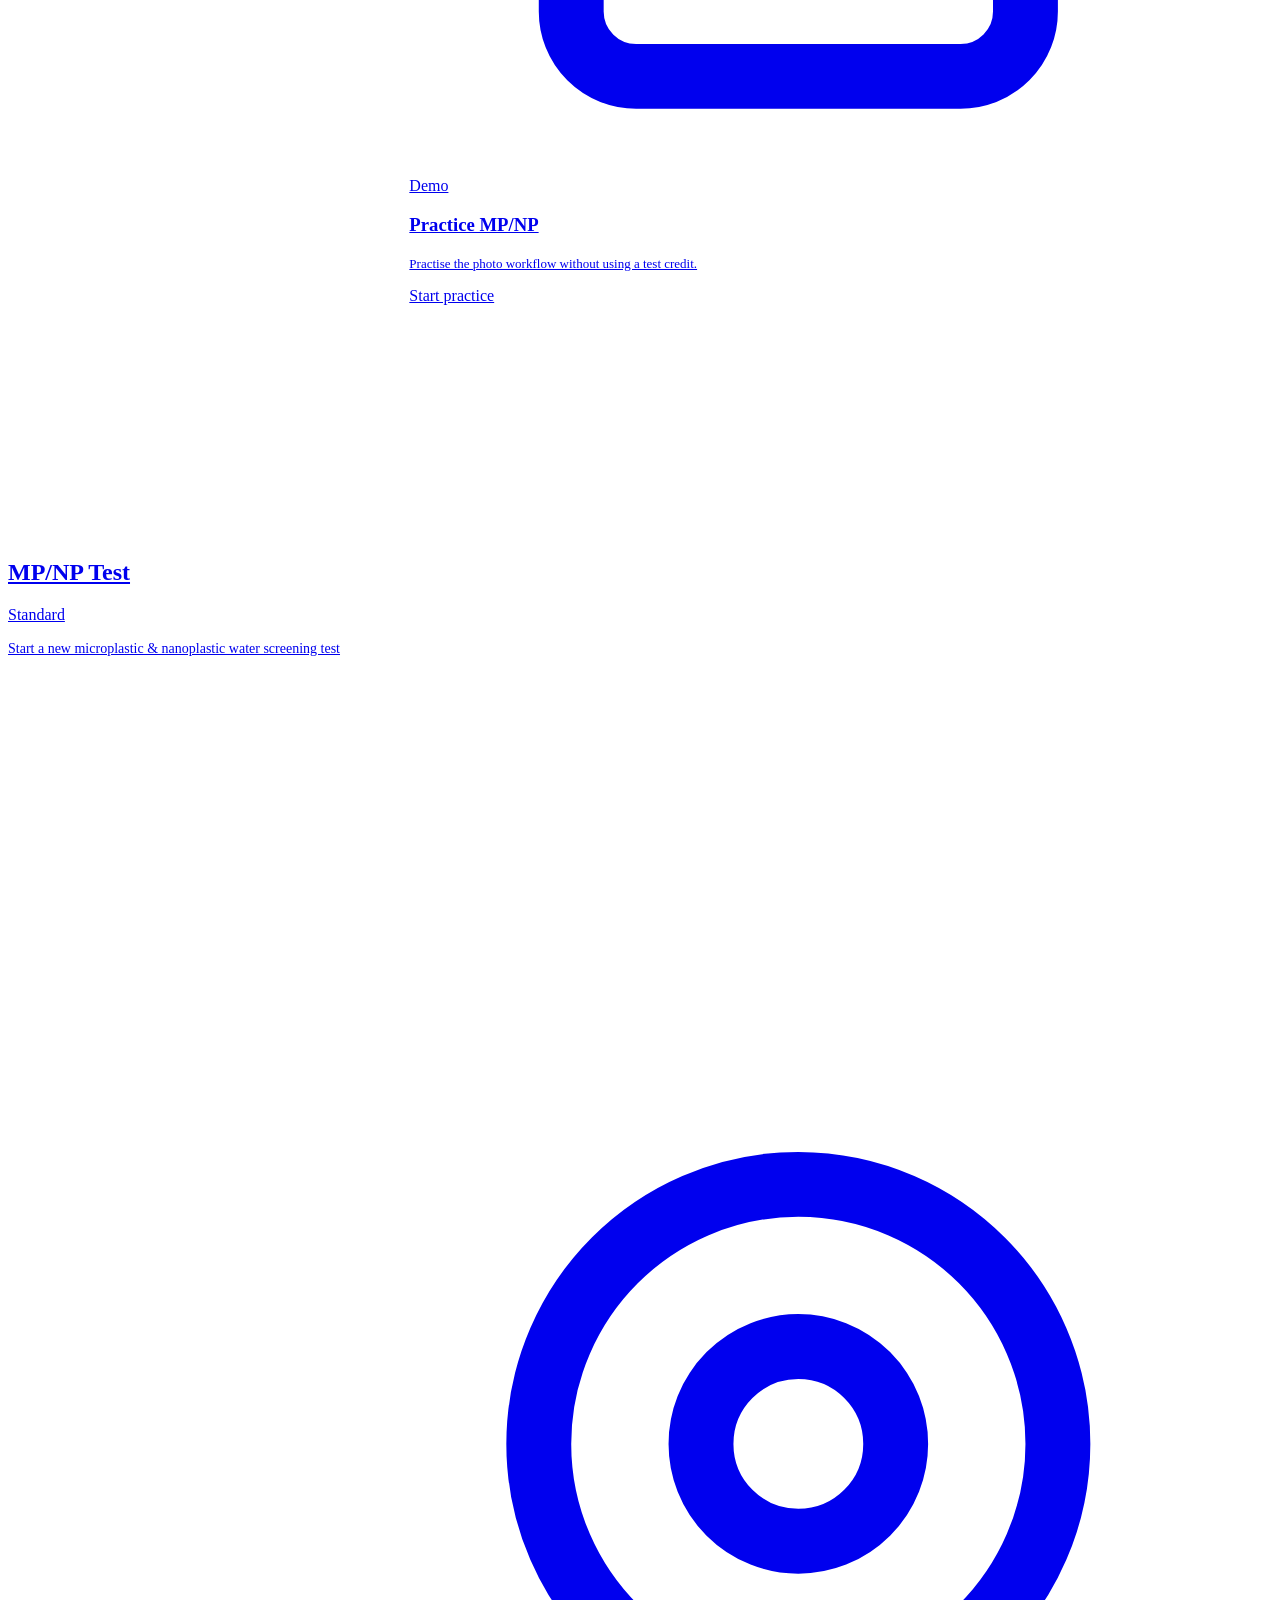
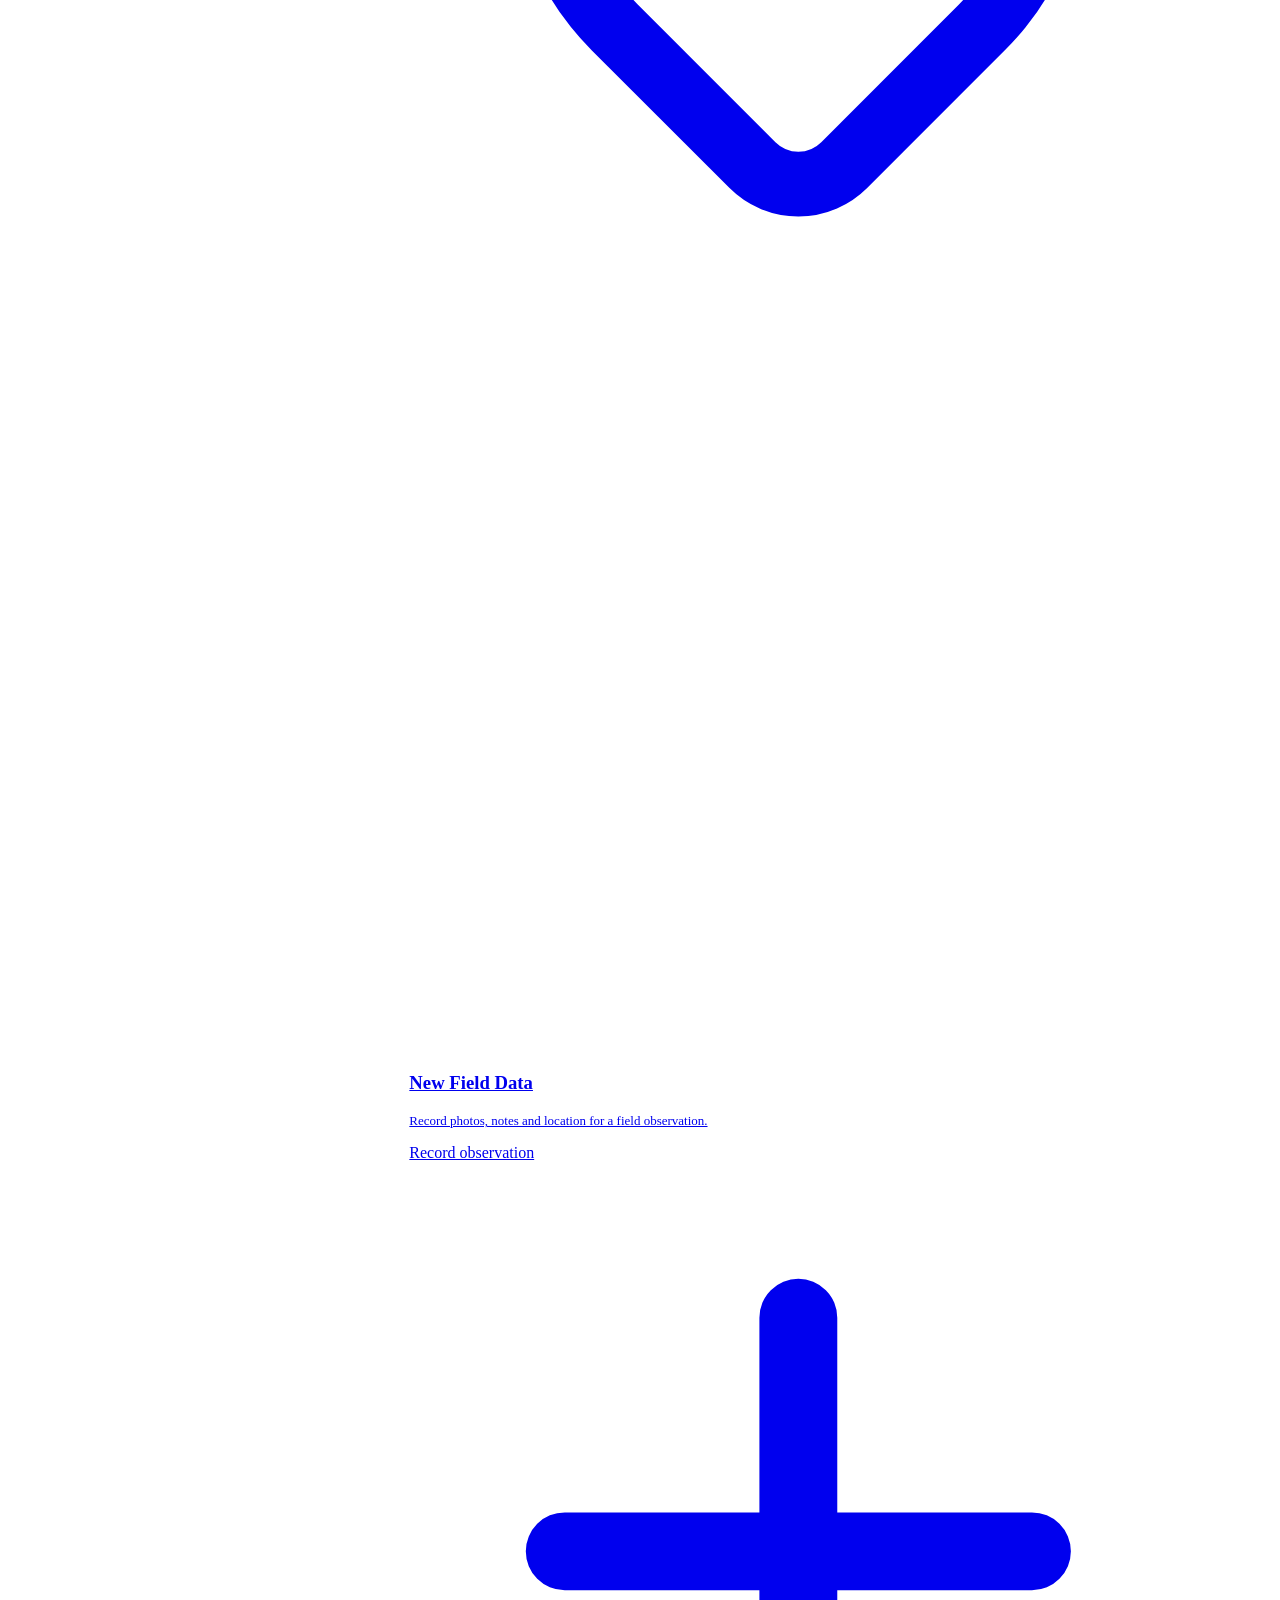
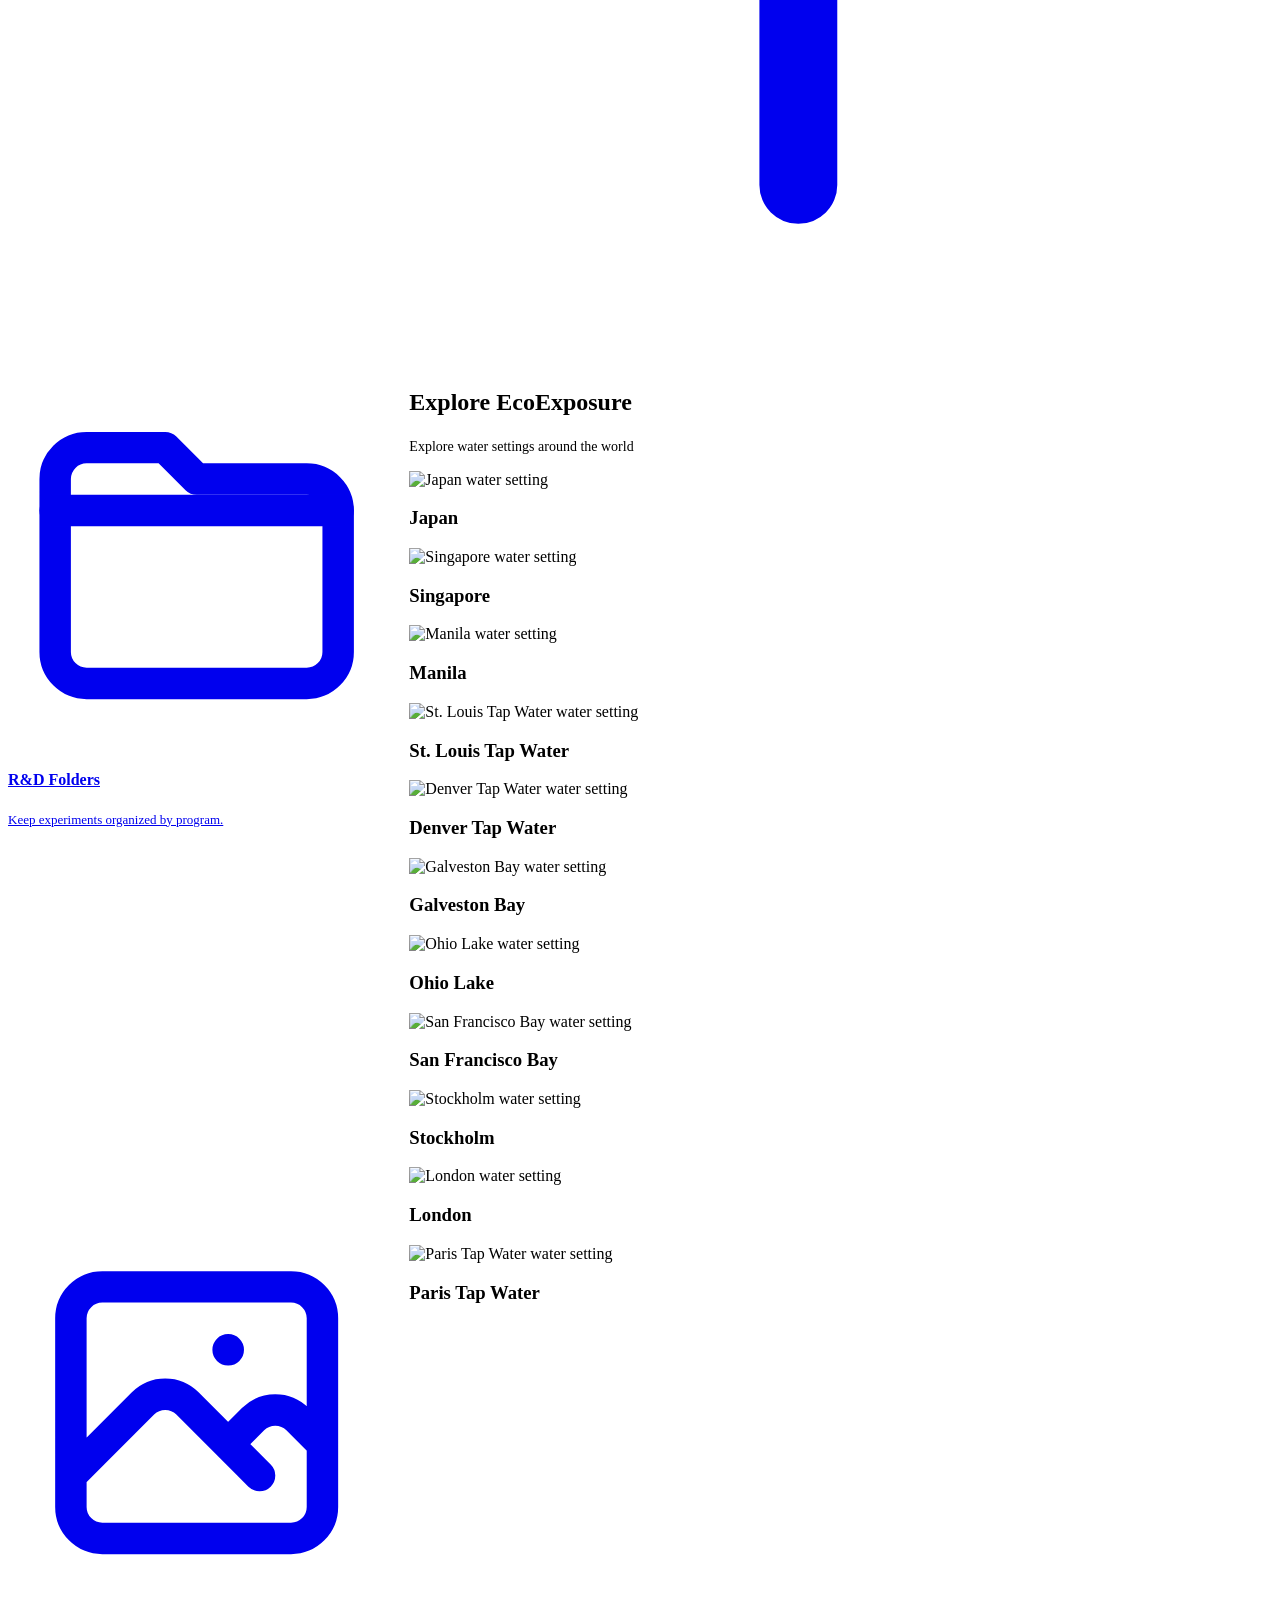
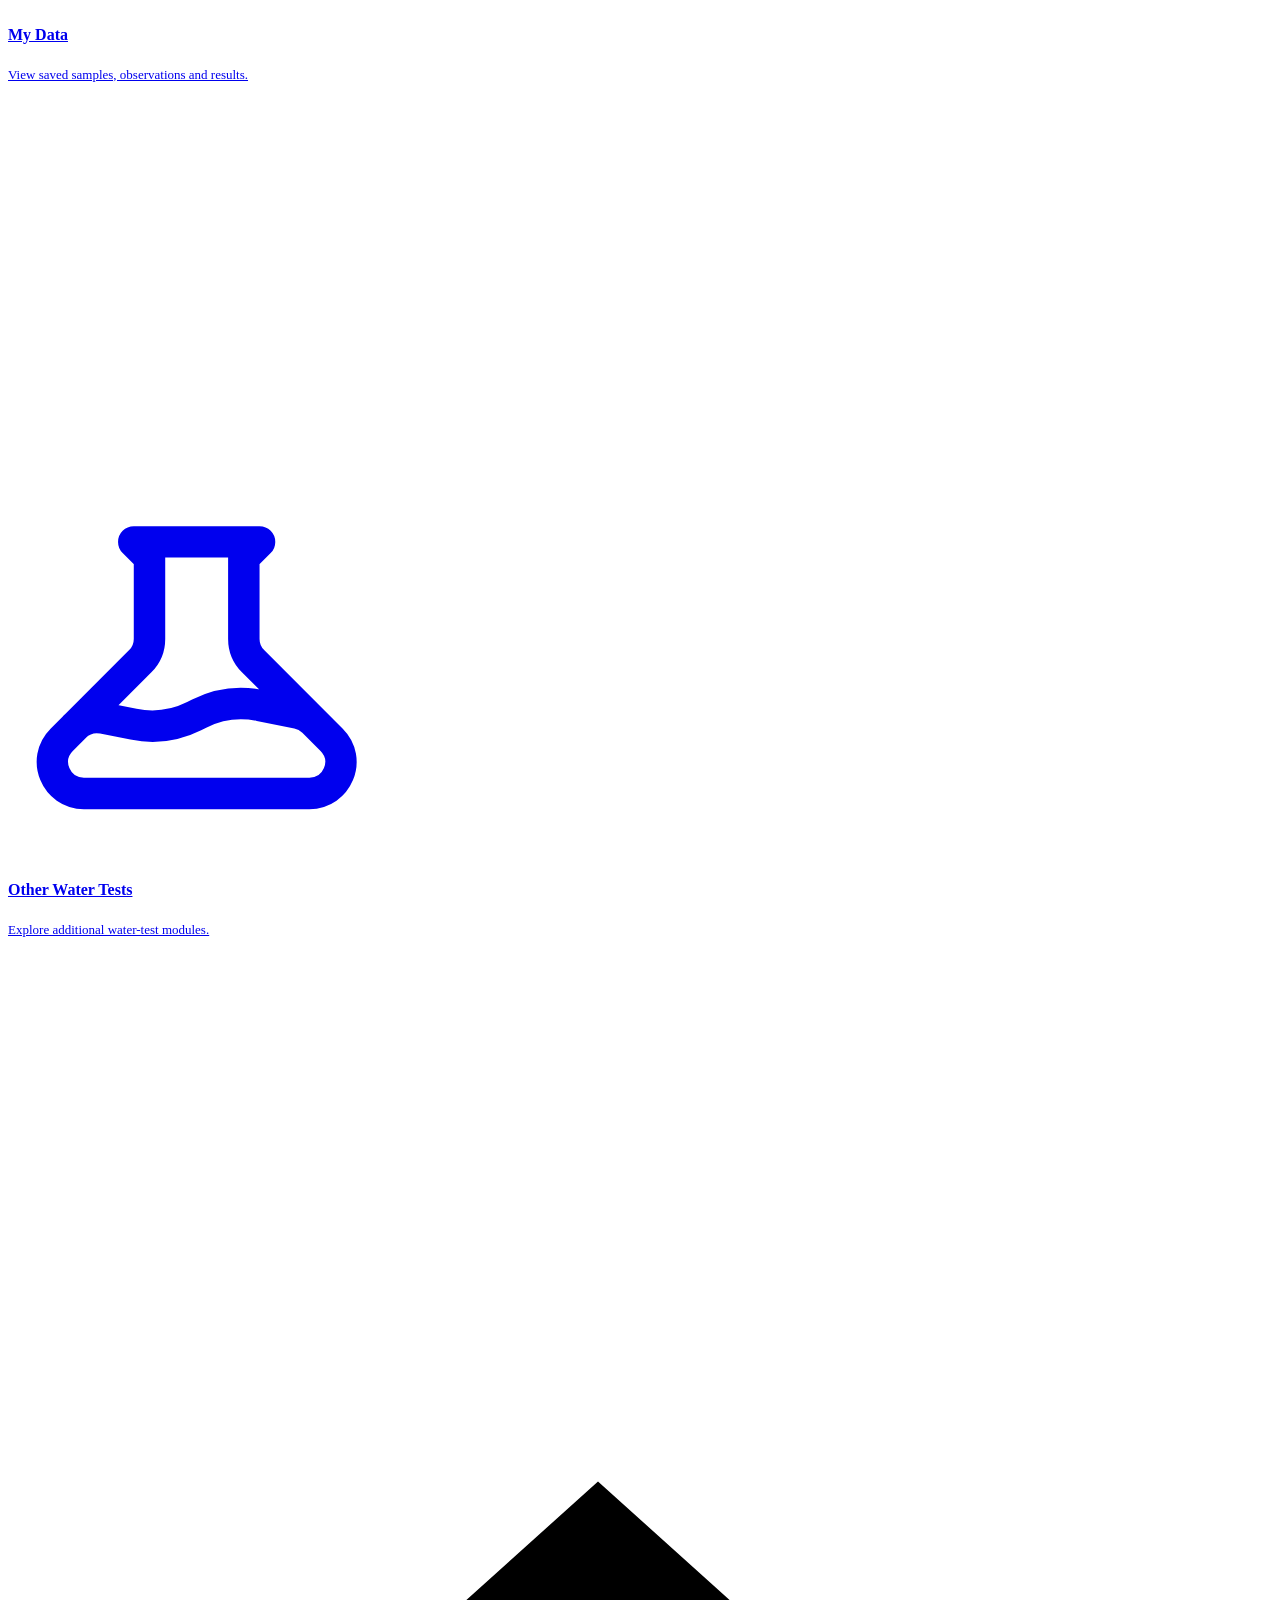
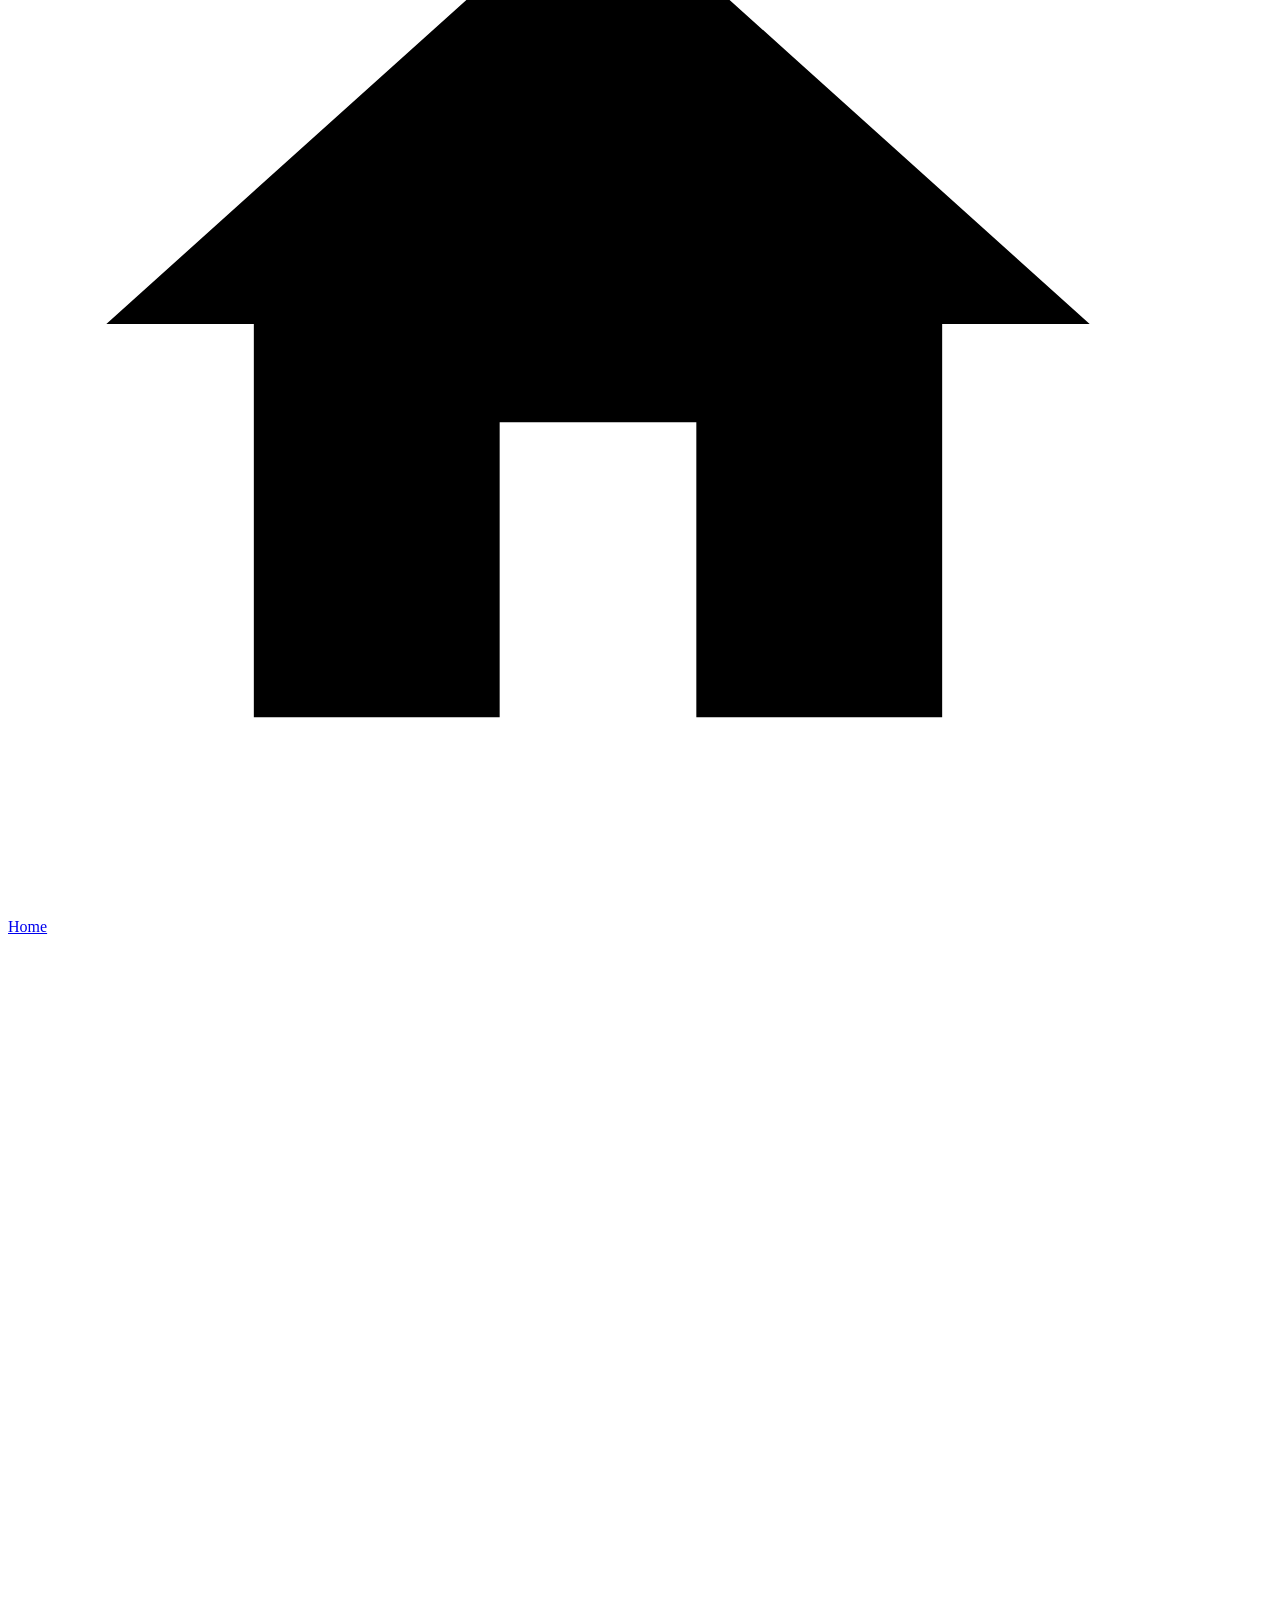
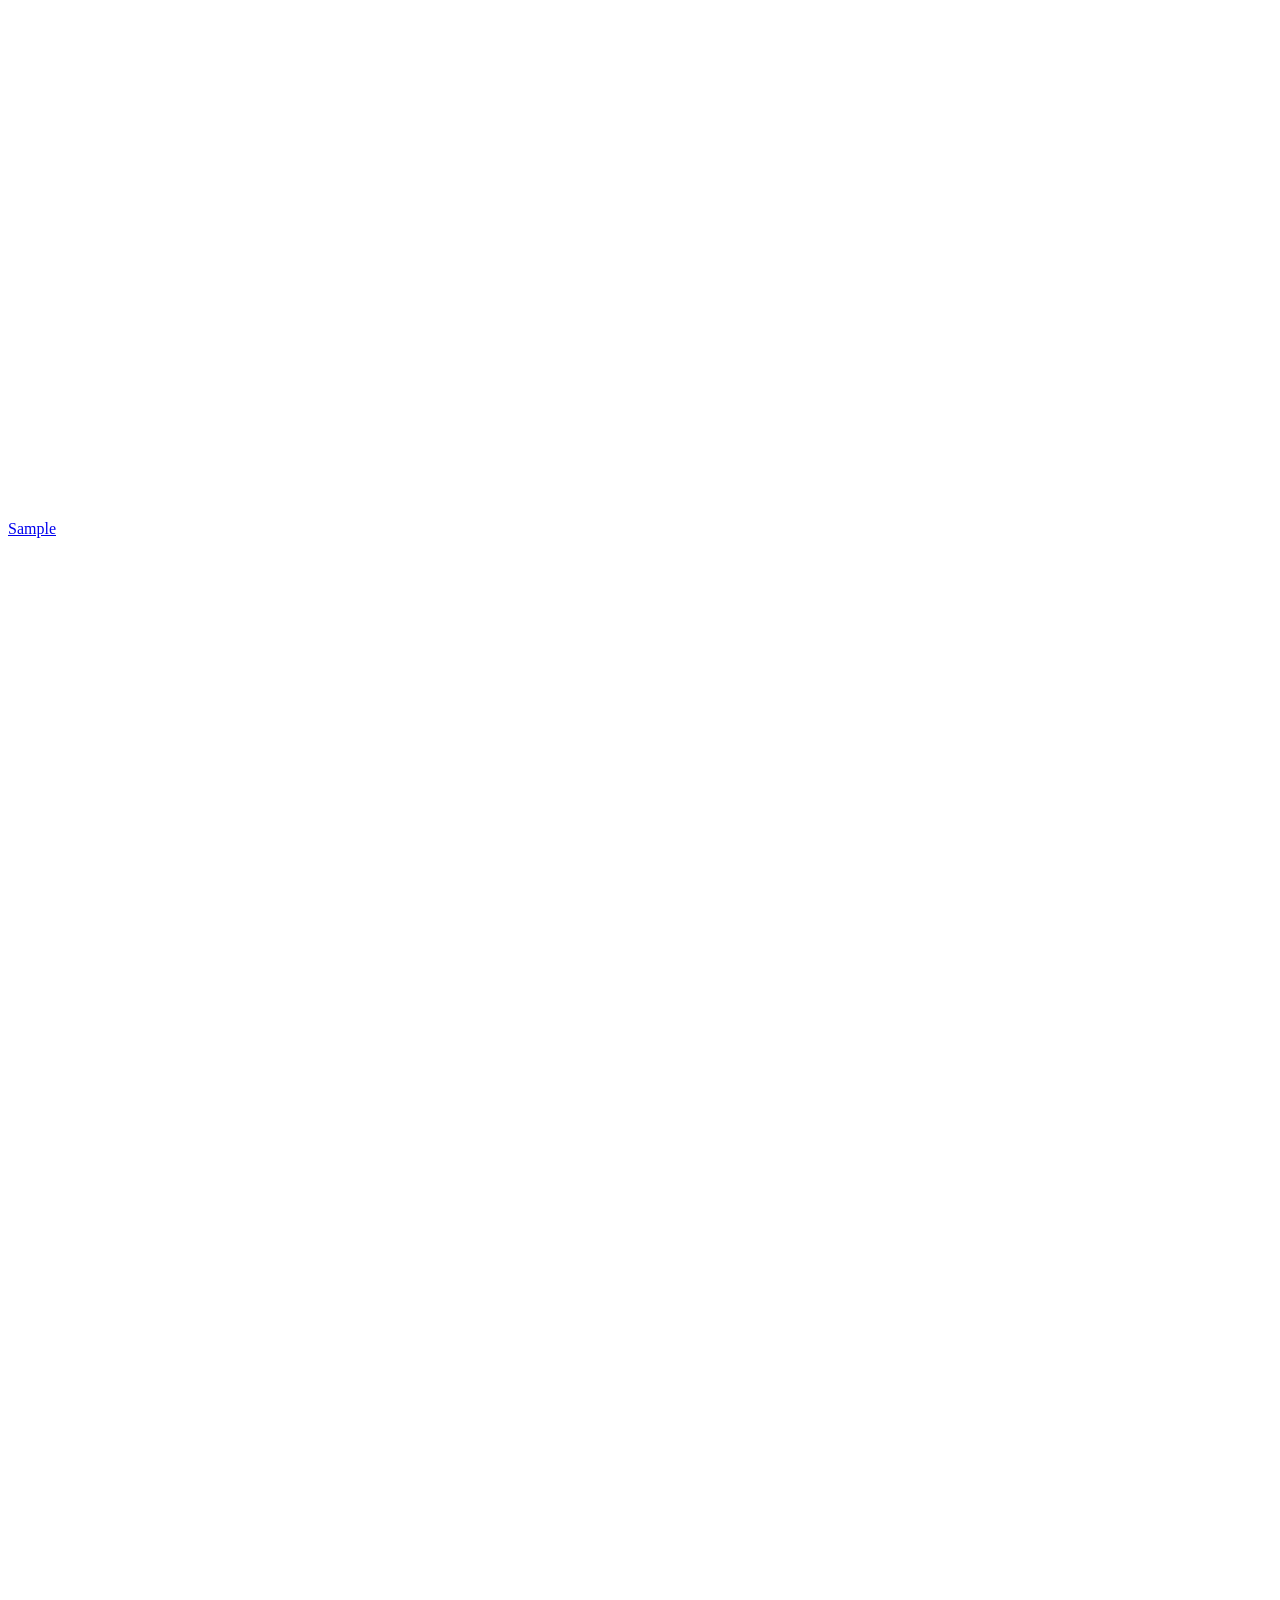
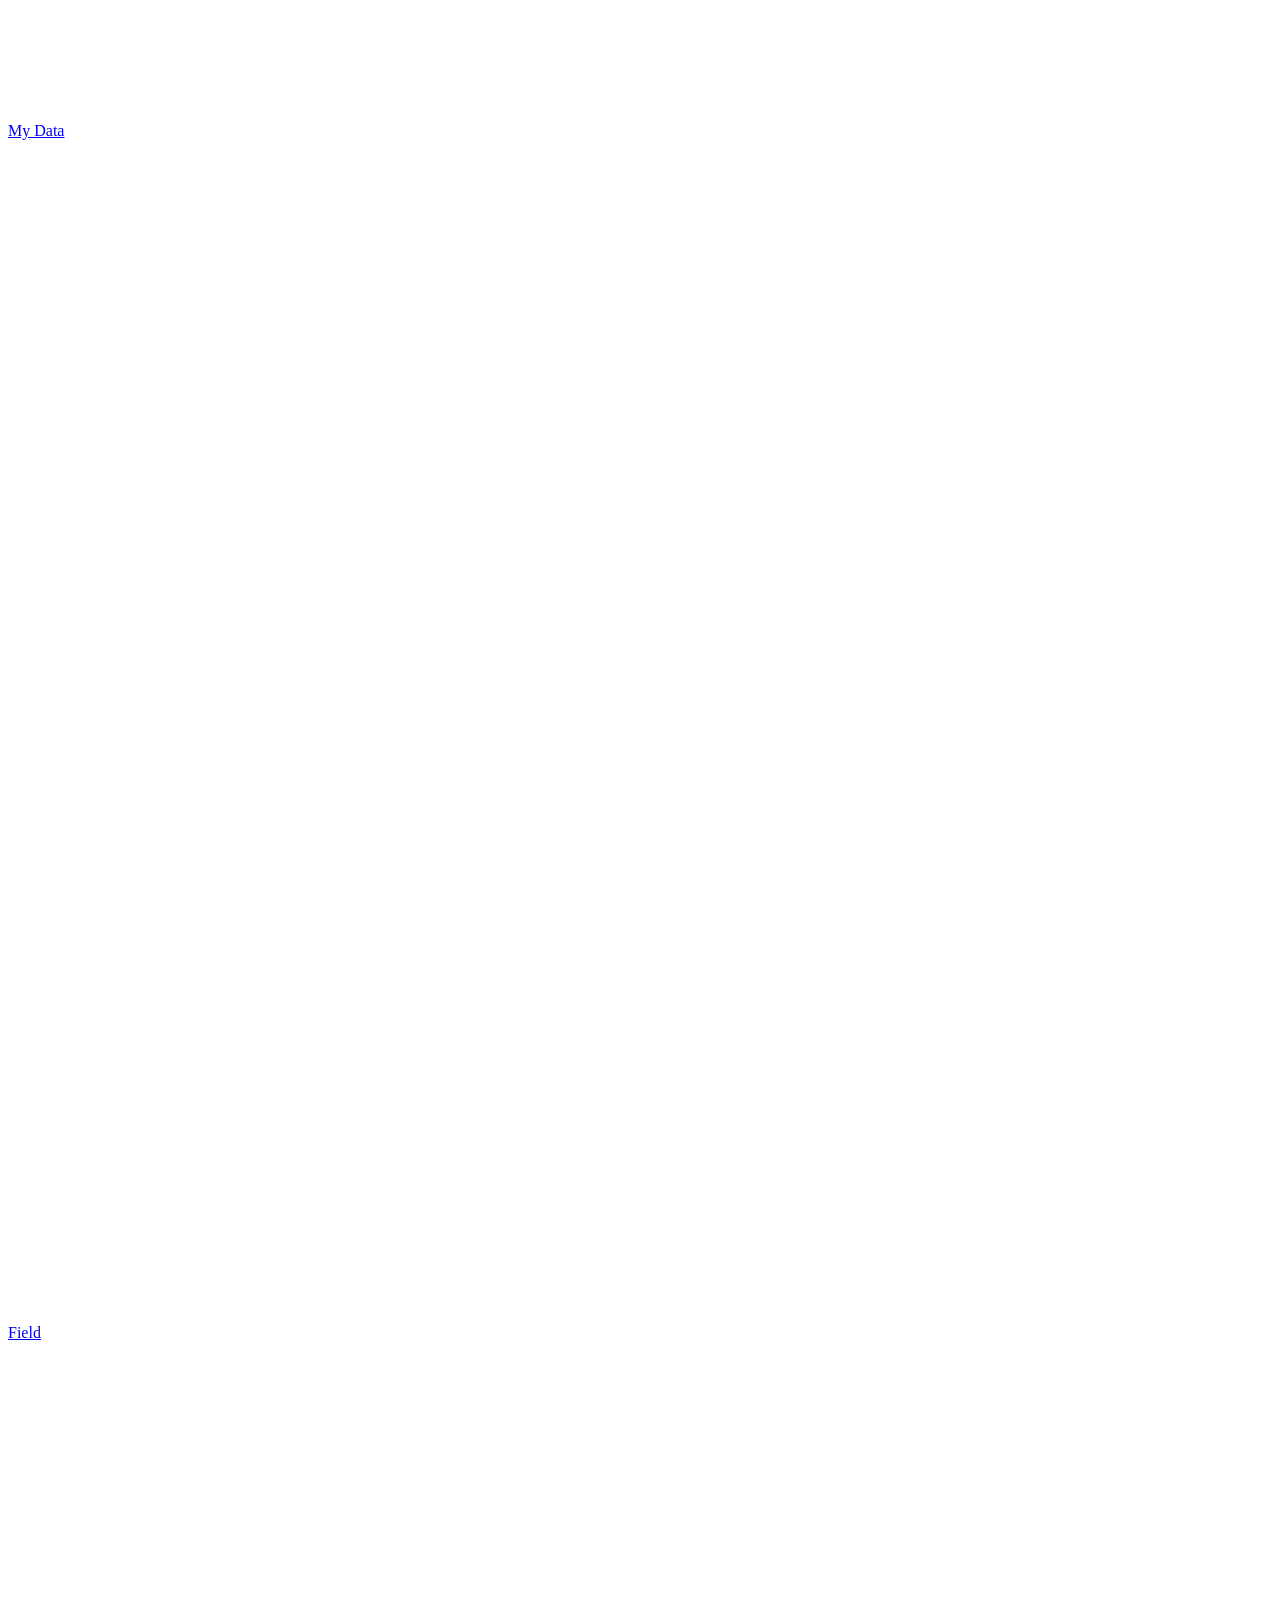
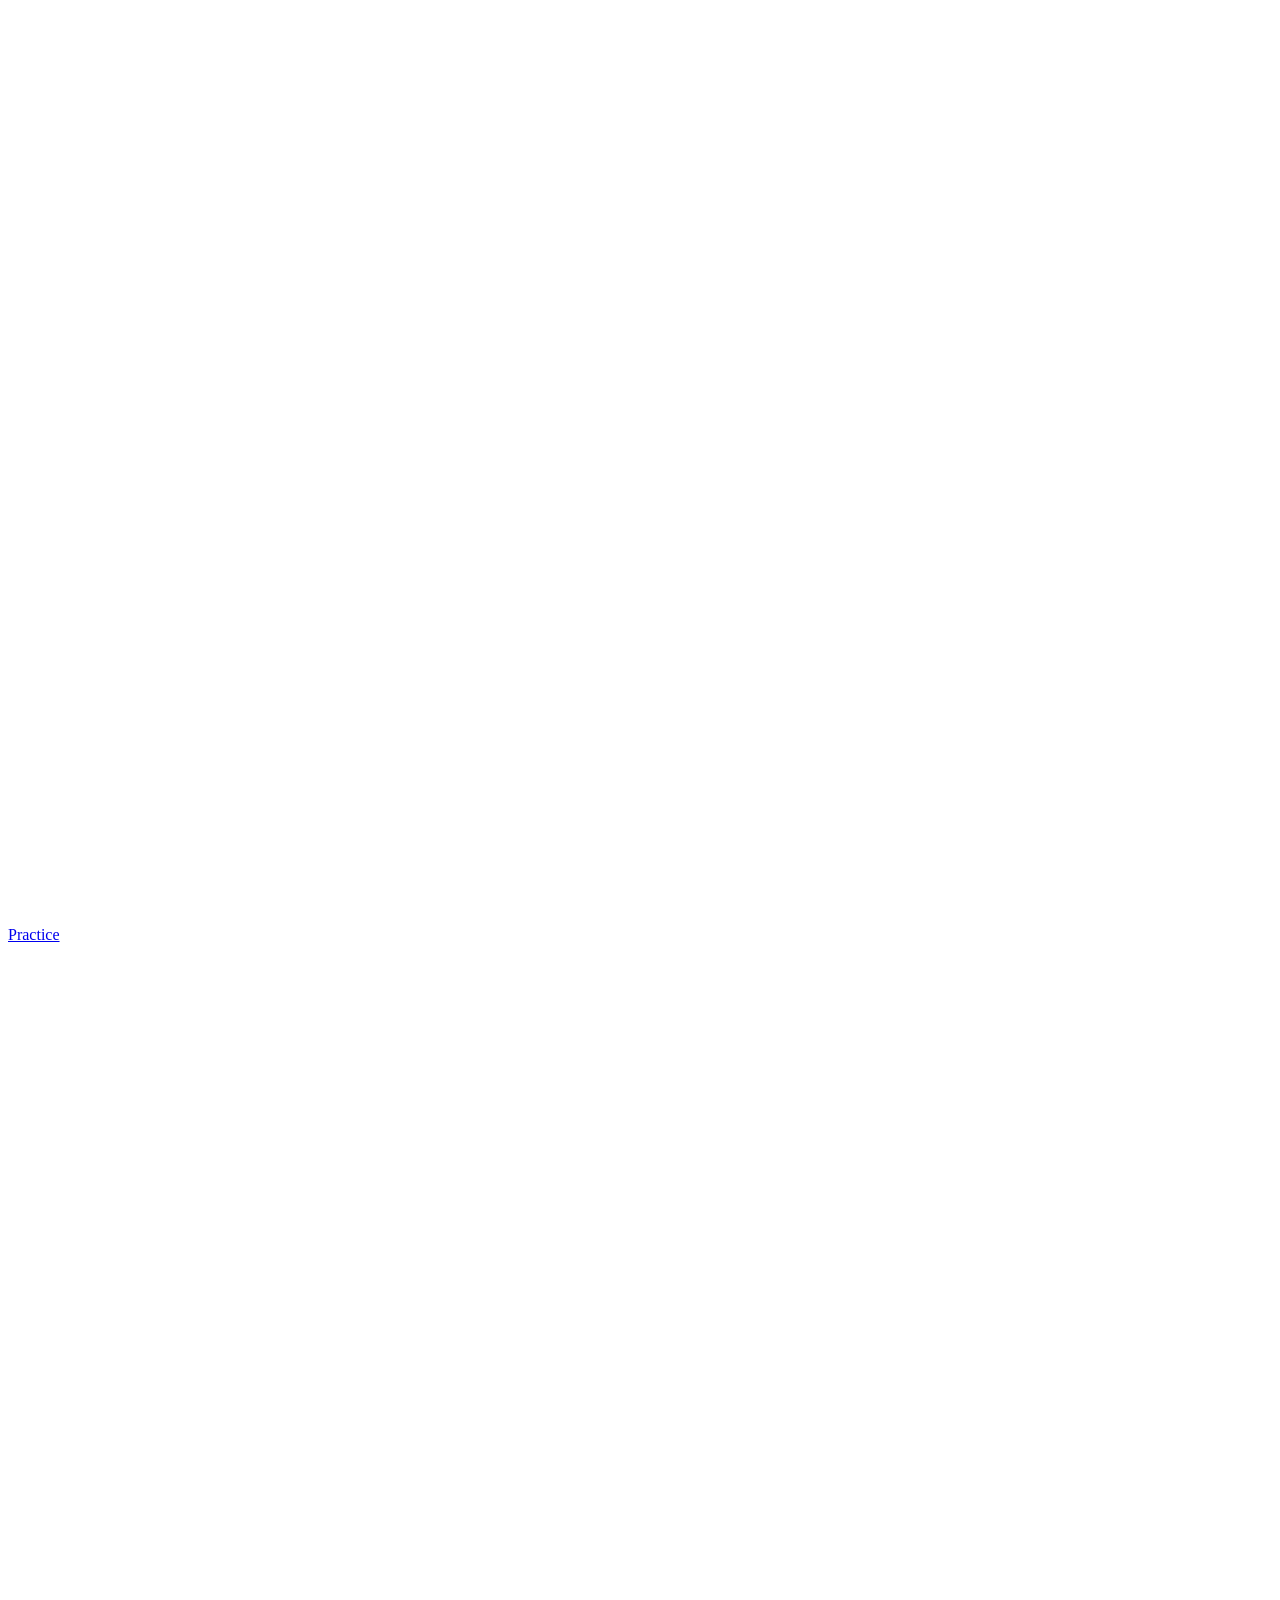
==== commit 86faab06: "Add files via upload" ====
--- a/index.html
+++ b/index.html
@@ -1,483 +1,343 @@
 <!DOCTYPE html>
-<html class="light" lang="en">
-<head>
-  <meta charset="utf-8"/>
-  <meta content="width=device-width, initial-scale=1.0" name="viewport"/>
-  <title>EcoExposure™ | Home Dashboard</title>
-
-  <!-- Material Symbols -->
-  <link href="https://fonts.googleapis.com/css2?family=Material+Symbols+Outlined:wght,FILL@100..700,0..1&display=swap" rel="stylesheet"/>
-
-  <!-- Google Fonts: Inter & Geist -->
-  <link href="https://fonts.googleapis.com/css2?family=Inter:wght@400;600;700&family=Geist:wght@400;500;600&display=swap" rel="stylesheet"/>
-
-  <script src="https://cdn.tailwindcss.com?plugins=forms,container-queries"></script>
-
-  <script id="tailwind-config">
-    tailwind.config = {
-      darkMode: "class",
+<html class="h-full bg-[#F4FBF9]" lang="en"><head>
+<meta charset="utf-8">
+<meta content="width=device-width, initial-scale=1.0, viewport-fit=cover" name="viewport">
+<title>Averitas | Electronic Lab Notebook</title>
+<!-- Tailwind CSS CDN -->
+<script src="https://cdn.tailwindcss.com?plugins=forms,container-queries"></script>
+<script>
+    if (window.tailwind) tailwind.config = {
       theme: {
         extend: {
-          "colors": {
-            "surface-container-highest": "#e0e3e5",
-            "on-primary": "#ffffff",
-            "primary": "#001629",
-            "on-tertiary-fixed": "#00201b",
-            "secondary-fixed-dim": "#50dad1",
-            "inverse-surface": "#2d3133",
-            "tertiary-container": "#0d2e28",
-            "tertiary": "#001814",
-            "secondary-container": "#6ef4ea",
-            "on-background": "#191c1e",
-            "on-tertiary-fixed-variant": "#2d4c46",
-            "inverse-primary": "#a8caef",
-            "on-primary-fixed-variant": "#274969",
-            "tertiary-fixed": "#c7eae1",
-            "surface-container-lowest": "#ffffff",
-            "surface-bright": "#f7f9fb",
-            "on-secondary-fixed": "#00201e",
-            "primary-container": "#002b49",
-            "surface-dim": "#d8dadc",
-            "secondary": "#006a64",
-            "on-secondary-fixed-variant": "#00504b",
-            "primary-fixed-dim": "#a8caef",
-            "error": "#ba1a1a",
-            "surface-container-high": "#e6e8ea",
-            "tertiary-fixed-dim": "#accec5",
-            "background": "#f7f9fb",
-            "on-tertiary-container": "#76978f",
-            "on-primary-container": "#7293b6",
-            "error-container": "#ffdad6",
-            "on-secondary-container": "#006f69",
-            "outline-variant": "#c3c7ce",
-            "inverse-on-surface": "#eff1f3",
-            "secondary-fixed": "#72f7ed",
-            "surface-container": "#eceef0",
-            "on-primary-fixed": "#001d34",
-            "on-error": "#ffffff",
-            "surface-variant": "#e0e3e5",
-            "on-error-container": "#93000a",
-            "on-surface": "#191c1e",
-            "on-surface-variant": "#42474d",
-            "primary-fixed": "#cfe5ff",
-            "outline": "#73777e",
-            "on-tertiary": "#ffffff",
-            "surface-container-low": "#f2f4f6",
-            "surface-tint": "#406182",
-            "on-secondary": "#ffffff",
-            "surface": "#f7f9fb"
+          colors: {
+            'eco-teal': '#0A9F9A',
+            'eco-glow': '#36D1C4',
+            'eco-dark': '#064E4A',
+            'eco-bg': '#F4FBF9',
+            'eco-text': '#1F2E2E',
+            'eco-border': '#D7EAE6',
           },
-          "borderRadius": {
-            "DEFAULT": "0.25rem",
-            "lg": "0.5rem",
-            "xl": "0.75rem",
-            "full": "9999px"
-          },
-          "spacing": {
-            "xs": "4px",
-            "gutter": "16px",
-            "container-max": "1280px",
-            "lg": "24px",
-            "md": "16px",
-            "sm": "8px",
-            "base": "4px",
-            "xl": "40px"
-          },
-          "fontFamily": {
-            "body-sm": ["Inter"],
-            "label-caps": ["Geist"],
-            "headline-xl": ["Inter"],
-            "body-md": ["Inter"],
-            "headline-lg-mobile": ["Inter"],
-            "data-mono": ["Geist"],
-            "headline-lg": ["Inter"]
-          },
-          "fontSize": {
-            "body-sm": ["14px", {"lineHeight": "20px", "fontWeight": "400"}],
-            "label-caps": ["12px", {"lineHeight": "16px", "letterSpacing": "0.05em", "fontWeight": "600"}],
-            "headline-xl": ["48px", {"lineHeight": "56px", "letterSpacing": "-0.02em", "fontWeight": "700"}],
-            "body-md": ["16px", {"lineHeight": "24px", "fontWeight": "400"}],
-            "headline-lg-mobile": ["24px", {"lineHeight": "32px", "fontWeight": "600"}],
-            "data-mono": ["14px", {"lineHeight": "20px", "fontWeight": "500"}],
-            "headline-lg": ["32px", {"lineHeight": "40px", "letterSpacing": "-0.01em", "fontWeight": "600"}]
+          boxShadow: {
+            'soft': '0 4px 20px -2px rgba(6, 78, 74, 0.05)',
+            'card-lift': '0 8px 24px -4px rgba(10, 159, 154, 0.12)',
+            'nav': '0 -4px 16px -2px rgba(6, 78, 74, 0.04)',
           }
-        },
-      },
+        }
+      }
     }
   </script>
-
-  <style>
-    .material-symbols-outlined {
-      font-variation-settings: 'FILL' 0, 'wght' 400, 'GRAD' 0, 'opsz' 24;
-    }
-
-    .glass-card {
-      background: rgba(255, 255, 255, 0.8);
-      backdrop-filter: blur(12px);
-      -webkit-backdrop-filter: blur(12px);
-      border: 1px solid #E2E8F0;
-    }
-
-    .snap-x-mandatory {
-      scroll-snap-type: x mandatory;
-    }
-
-    .snap-center {
-      scroll-snap-align: center;
-    }
-
-    .asia-priority {
-      order: -1;
-    }
-
-    ::-webkit-scrollbar {
+<!-- BEGIN: CustomStyles -->
+<style data-purpose="scrollbar-styling">
+    .no-scrollbar::-webkit-scrollbar {
       display: none;
     }
-
-    body {
-      min-height: max(884px, 100dvh);
+    .no-scrollbar {
+      -ms-overflow-style: none;
+      scrollbar-width: none;
     }
   </style>
-
-  <script src="https://cdn.jsdelivr.net/npm/@supabase/supabase-js@2"></script>
-</head>
-
-<body class="bg-background text-on-surface font-body-md selection:bg-secondary-container">
-
-  <!-- TopAppBar -->
-  <header class="bg-white/80 dark:bg-surface-container-low/80 docked full-width top-0 sticky backdrop-blur-xl border-b border-outline-variant dark:border-outline shadow-sm dark:shadow-none flex justify-between items-center px-gutter w-full z-50 h-16">
-    <div class="flex items-center gap-sm">
-      <span class="material-symbols-outlined text-primary dark:text-primary-fixed" data-icon="water_drop">water_drop</span>
-      <h1 class="font-headline-lg-mobile text-headline-lg-mobile font-bold text-primary dark:text-primary-fixed">ecotera home</h1>
-    </div>
-
-    <div class="flex items-center">
-      <div class="relative">
-        <button id="accountMenuButton"
-                type="button"
-                onclick="toggleAccountMenu()"
-                aria-label="Open account menu"
-                aria-expanded="false"
-                class="hover:bg-surface-container-high/50 transition-colors p-2 rounded-full active:scale-95 duration-150">
-          <span class="material-symbols-outlined text-on-surface-variant" data-icon="account_circle">account_circle</span>
-        </button>
-
-        <div id="accountMenu"
-             class="hidden absolute right-0 mt-2 w-56 bg-white border border-outline-variant rounded-xl shadow-xl overflow-hidden z-[100]">
-          <div id="accountEmail" class="px-4 py-3 text-sm text-on-surface-variant border-b border-outline-variant">
+<style data-purpose="mobile-tweak">
+    /* iOS Safe area padding utility */
+    .pb-safe {
+      padding-bottom: env(safe-area-inset-bottom, 20px);
+    }
+    .pt-safe {
+      padding-top: env(safe-area-inset-top, 0px);
+    }
+  </style>
+<!-- END: CustomStyles -->
+<style>
+.hidden{display:none!important}
+a:focus-visible,button:focus-visible{outline:3px solid #0A9F9A;outline-offset:4px}
+header a,nav a{min-height:44px}#accountMenu button{min-height:44px}
+main p.text-\[11px\]{font-size:13px;line-height:1.45}
+main p.text-xs{font-size:14px;line-height:1.5}
+main [data-purpose="secondary-actions"] a{min-width:0}
+@media(min-width:900px){
+ header>div,nav>div{max-width:1180px!important}
+ .home-layout{max-width:1180px!important;display:grid;grid-template-columns:1fr 1fr 1fr;gap:24px;align-items:stretch}
+ .home-layout>*{margin:0!important;min-width:0}
+ [data-purpose="welcome-overview"]{grid-column:1/-1}
+ [data-purpose="primary-action"]{grid-column:1;grid-row:2}
+ [data-purpose="secondary-actions"]{grid-column:2/4;grid-row:2}
+ [data-purpose="secondary-actions"] a{min-height:205px}
+ [data-purpose="quick-modules"]{grid-column:1;grid-row:3;align-self:start}
+ [data-purpose="explore-ecoexposure"]{grid-column:2/4;grid-row:3}
+}
+</style><script src="https://cdn.jsdelivr.net/npm/@supabase/supabase-js@2"></script></head>
+<body class="min-h-full bg-[#F4FBF9] text-[#1F2E2E] antialiased flex flex-col font-sans selection:bg-[#36D1C4]/30">
+<!-- BEGIN: TopBar -->
+<header class="sticky top-0 z-40 bg-[#F4FBF9]/95 backdrop-blur-md border-b border-[#D7EAE6] pt-safe transition-all duration-200">
+<div class="px-5 h-14 flex items-center justify-between max-w-md mx-auto">
+<!-- Logo Branding -->
+<a aria-label="Averitas ELN home" class="flex items-center gap-2 group focus:outline-none" href="index.html">
+<div class="w-8 h-8 rounded-xl bg-teal-50 border border-[#D7EAE6] flex items-center justify-center text-[#0A9F9A] shadow-sm transition-transform active:scale-95">
+<!-- Water drop SVG -->
+<svg class="w-4 h-4 fill-current" viewBox="0 0 24 24">
+<path d="M12 2.69l5.66 5.66a8 8 0 1 1-11.31 0z"></path>
+</svg>
+</div>
+<span class="font-bold text-lg tracking-tight text-[#1F2E2E]">Averitas <span class="text-[#0A9F9A] font-medium">ELN</span></span>
+</a>
+<!-- Profile Avatar -->
+<div class="relative"><button aria-label="User Account" class="w-9 h-9 rounded-full bg-white border border-[#D7EAE6] flex items-center justify-center text-[#064E4A] hover:border-[#0A9F9A] active:scale-95 transition-all shadow-sm focus:outline-none focus:ring-2 focus:ring-[#36D1C4]" type="button" id="accountMenuButton" onclick="toggleAccountMenu()" aria-expanded="false" aria-controls="accountMenu">
+<svg class="w-5 h-5 text-[#0A9F9A]" fill="none" stroke="currentColor" stroke-width="2" viewBox="0 0 24 24">
+<path d="M16 7a4 4 0 11-8 0 4 4 0 018 0zM12 14a7 7 0 00-7 7h14a7 7 0 00-7-7z" stroke-linecap="round" stroke-linejoin="round"></path>
+</svg>
+</button>
+<div id="accountMenu" class="hidden absolute right-0 mt-2 w-64 bg-white border border-[#D7EAE6] rounded-2xl shadow-xl overflow-hidden z-50">
+          <div id="accountEmail" class="px-4 py-3 text-sm text-gray-600 border-b border-[#D7EAE6]">
             Checking account...
           </div>
-          <a href="account.html" class="block px-4 py-3 hover:bg-surface-container-low font-semibold">My Account</a>
-          <a href="my-data.html" class="block px-4 py-3 hover:bg-surface-container-low font-semibold">My Data</a>
-          <button type="button"
-                  onclick="signOutFromHome()"
-                  class="w-full text-left px-4 py-3 hover:bg-surface-container-low font-semibold text-error">
+          <a href="account.html" class="block px-4 py-3 hover:bg-teal-50 font-semibold">My Account</a>
+          <a href="my-data.html" class="block px-4 py-3 hover:bg-teal-50 font-semibold">My Data</a>
+          <button type="button" onclick="signOutFromHome()" class="w-full text-left px-4 py-3 hover:bg-teal-50 font-semibold text-red-700">
             Log Out
           </button>
         </div>
-      </div>
-    </div>
-  </header>
-
-  <main class="pb-32 pt-lg">
-
-    <!-- Personal Summary -->
-    <section class="px-gutter mb-lg">
-      <div class="max-w-3xl">
-        <div class="flex items-end justify-between gap-4">
-          <div>
-            <p class="font-label-caps text-label-caps text-secondary mb-1">YOUR ECOEXPOSURE</p>
-            <h2 class="text-2xl sm:text-3xl font-bold text-primary">Welcome back</h2>
-            <p class="text-on-surface-variant mt-1">Collect, analyze and explore your water data.</p>
-          </div>
-
-          <div class="bg-white border border-outline-variant rounded-xl px-4 py-3 shadow-sm text-right shrink-0">
-            <div id="sampleCount" class="text-2xl font-bold text-primary">—</div>
-            <div class="text-xs font-semibold text-on-surface-variant">Samples</div>
-          </div>
+      </div></div>
+</header>
+<!-- END: TopBar -->
+<!-- BEGIN: MainContent -->
+<main class="home-layout flex-1 w-full max-w-md mx-auto px-5 pt-4 pb-28 space-y-6">
+<!-- Greeting & Quick Counter Section -->
+<section class="flex items-start justify-between gap-3 pt-1" data-purpose="welcome-overview">
+<div class="space-y-0.5">
+<div class="inline-flex items-center gap-1.5 px-2 py-0.5 rounded-full bg-teal-100/60 text-[#064E4A] text-[10px] font-semibold tracking-wider uppercase">
+<span class="w-1.5 h-1.5 rounded-full bg-[#0A9F9A] animate-pulse"></span>
+          Your R&D Notebook
         </div>
-      </div>
-    </section>
-
-    <!-- Primary Actions -->
-    <section class="px-gutter mb-xl">
-      <div class="grid grid-cols-1 sm:grid-cols-2 lg:grid-cols-4 gap-3 max-w-5xl">
-
-        <!-- New MP/NP Sample -->
-        <a href="new-sample.html"
-           class="group bg-secondary text-white rounded-xl p-5 shadow-sm hover:shadow-md hover:-translate-y-0.5 active:scale-[0.98] transition-all duration-200">
-          <div class="flex items-center justify-between mb-4">
-            <div class="w-11 h-11 rounded-xl bg-white/15 flex items-center justify-center">
-              <span class="material-symbols-outlined text-2xl">science</span>
-            </div>
-            <span class="material-symbols-outlined opacity-70 group-hover:translate-x-1 transition-transform">arrow_forward</span>
-          </div>
-          <h3 class="text-lg font-bold">New MP/NP Sample</h3>
-          <p class="text-sm text-white/80 mt-1">Start a microplastic screening test</p>
-        </a>
-
-        <!-- My Data -->
-        <a href="my-data.html"
-           class="group bg-white border border-outline-variant rounded-xl p-5 shadow-sm hover:shadow-md hover:-translate-y-0.5 active:scale-[0.98] transition-all duration-200">
-          <div class="flex items-center justify-between mb-4">
-            <div class="w-11 h-11 rounded-xl bg-secondary-container/40 flex items-center justify-center">
-              <span class="material-symbols-outlined text-secondary">photo_library</span>
-            </div>
-            <span class="material-symbols-outlined text-on-surface-variant opacity-60 group-hover:translate-x-1 transition-transform">arrow_forward</span>
-          </div>
-          <h3 class="text-lg font-bold text-primary">My Data</h3>
-          <p class="text-sm text-on-surface-variant mt-1">Samples, drafts and results</p>
-        </a>
-
-        <!-- New Field Data -->
-        <a href="new_field_data.html"
-           class="group bg-white border border-outline-variant rounded-xl p-5 shadow-sm hover:shadow-md hover:-translate-y-0.5 active:scale-[0.98] transition-all duration-200">
-          <div class="flex items-center justify-between mb-4">
-            <div class="w-11 h-11 rounded-xl bg-primary-fixed/60 flex items-center justify-center">
-              <span class="material-symbols-outlined text-primary">location_on</span>
-            </div>
-            <span class="material-symbols-outlined text-on-surface-variant opacity-60 group-hover:translate-x-1 transition-transform">arrow_forward</span>
-          </div>
-          <h3 class="text-lg font-bold text-primary">New Field Data</h3>
-          <p class="text-sm text-on-surface-variant mt-1">Record a field observation</p>
-        </a>
-
-        <!-- Other Water Tests -->
-        <a href="other-water-tests.html"
-           class="group bg-white border border-outline-variant rounded-xl p-5 shadow-sm hover:shadow-md hover:-translate-y-0.5 active:scale-[0.98] transition-all duration-200">
-          <div class="flex items-center justify-between mb-4">
-            <div class="w-11 h-11 rounded-xl bg-tertiary-fixed/70 flex items-center justify-center">
-              <span class="material-symbols-outlined text-tertiary-container">water_ec</span>
-            </div>
-            <span class="material-symbols-outlined text-on-surface-variant opacity-60 group-hover:translate-x-1 transition-transform">arrow_forward</span>
-          </div>
-          <h3 class="text-lg font-bold text-primary">Other Water Tests</h3>
-          <p class="text-sm text-on-surface-variant mt-1">Explore developing field assays</p>
-        </a>
-
-      </div>
-    </section>
-
-    <!-- Explore EcoExposure -->
-    <section class="px-gutter mb-xl">
-      <h2 class="text-2xl sm:text-3xl font-bold text-primary mb-1">Explore EcoExposure</h2>
-      <p class="font-body-md text-on-surface-variant max-w-lg">Water systems tested around the world</p>
-    </section>
-
-    <!-- Horizontal Immersive Scroller -->
-    <div class="flex overflow-x-auto snap-x-mandatory px-gutter gap-lg pb-xl">
-
-      <div class="snap-center asia-priority shrink-0 w-[85vw] md:w-[600px]">
-        <div class="relative h-[500px] rounded-xl overflow-hidden glass-card shadow-sm">
-          <img class="absolute inset-0 w-full h-full object-cover" data-alt="Mount Fuji representing Japan." src="images/mount_fuji_japan_location.png"/>
-          <div class="absolute inset-0 bg-gradient-to-t from-primary/90 via-primary/20 to-transparent"></div>
-          <div class="absolute bottom-0 p-lg w-full">
-            <span class="bg-secondary-container/20 text-secondary-fixed-dim px-sm py-xs rounded-full font-label-caps text-label-caps backdrop-blur-md">Japan</span>
-            <h3 class="font-headline-lg text-headline-lg text-on-primary mt-sm mb-xs">Japan</h3>
-            <p class="text-on-primary/90 font-body-sm">A representative Japan location for EcoExposure testing performed by collaborators in Japan.</p>
-          </div>
-        </div>
-      </div>
-
-      <div class="snap-center asia-priority shrink-0 w-[85vw] md:w-[600px]">
-        <div class="relative h-[500px] rounded-xl overflow-hidden glass-card shadow-sm">
-          <img class="absolute inset-0 w-full h-full object-cover" data-alt="Singapore water." src="images/singapore_singapore_location.jpg"/>
-          <div class="absolute inset-0 bg-gradient-to-t from-primary/90 via-primary/20 to-transparent"></div>
-          <div class="absolute bottom-0 p-lg w-full">
-            <span class="bg-secondary-container/20 text-secondary-fixed-dim px-sm py-xs rounded-full font-label-caps text-label-caps backdrop-blur-md">Coastal Urban Water</span>
-            <h3 class="font-headline-lg text-headline-lg text-on-primary mt-sm mb-xs">Singapore</h3>
-            <p class="text-on-primary/90 font-body-sm">EcoExposure testing in Singapore adds a tropical, coastal urban water system to the global dataset.</p>
-          </div>
-        </div>
-      </div>
-
-      <div class="snap-center asia-priority shrink-0 w-[85vw] md:w-[600px]">
-        <div class="relative h-[500px] rounded-xl overflow-hidden glass-card shadow-sm">
-          <img class="absolute inset-0 w-full h-full object-cover" data-alt="Manila municipal water." src="images/manila_philippines_location.jpg"/>
-          <div class="absolute inset-0 bg-gradient-to-t from-primary/90 via-primary/20 to-transparent"></div>
-          <div class="absolute bottom-0 p-lg w-full">
-            <span class="bg-secondary-container/20 text-secondary-fixed-dim px-sm py-xs rounded-full font-label-caps text-label-caps backdrop-blur-md">Urban Municipal Water</span>
-            <h3 class="font-headline-lg text-headline-lg text-on-primary mt-sm mb-xs">Manila</h3>
-            <p class="text-on-primary/90 font-body-sm">Testing in Manila represents another dense urban water system in Southeast Asia.</p>
-          </div>
-        </div>
-      </div>
-
-      <div class="snap-center shrink-0 w-[85vw] md:w-[600px]">
-        <div class="relative h-[500px] rounded-xl overflow-hidden glass-card shadow-sm">
-          <img class="absolute inset-0 w-full h-full object-cover" data-alt="St. Louis tap water." src="images/stl_tap_usa_location.jpg"/>
-          <div class="absolute inset-0 bg-gradient-to-t from-primary/90 via-primary/20 to-transparent"></div>
-          <div class="absolute bottom-0 p-lg w-full">
-            <span class="bg-secondary-container/20 text-secondary-fixed-dim px-sm py-xs rounded-full font-label-caps text-label-caps backdrop-blur-md">Municipal Tap Water</span>
-            <h3 class="font-headline-lg text-headline-lg text-on-primary mt-sm mb-xs">St. Louis Tap Water</h3>
-            <p class="text-on-primary/90 font-body-sm">Municipal drinking-water testing in St. Louis, representing treated urban tap-water conditions.</p>
-          </div>
-        </div>
-      </div>
-
-      <div class="snap-center shrink-0 w-[85vw] md:w-[600px]">
-        <div class="relative h-[500px] rounded-xl overflow-hidden glass-card shadow-sm">
-          <img class="absolute inset-0 w-full h-full object-cover" data-alt="Denver tap water." src="images/denver_tap_usa_location.jpg"/>
-          <div class="absolute inset-0 bg-gradient-to-t from-primary/90 via-primary/20 to-transparent"></div>
-          <div class="absolute bottom-0 p-lg w-full">
-            <span class="bg-secondary-container/20 text-secondary-fixed-dim px-sm py-xs rounded-full font-label-caps text-label-caps backdrop-blur-md">Municipal Tap Water</span>
-            <h3 class="font-headline-lg text-headline-lg text-on-primary mt-sm mb-xs">Denver Tap Water</h3>
-            <p class="text-on-primary/90 font-body-sm">Tap-water testing in Denver, adding another U.S. municipal water system to the EcoExposure field dataset.</p>
-          </div>
-        </div>
-      </div>
-
-      <div class="snap-center shrink-0 w-[85vw] md:w-[600px]">
-        <div class="relative h-[500px] rounded-xl overflow-hidden glass-card shadow-sm">
-          <img class="absolute inset-0 w-full h-full object-cover" data-alt="Galveston Bay coastal water." src="images/galveston_bay_usa_location.jpg"/>
-          <div class="absolute inset-0 bg-gradient-to-t from-primary/90 via-primary/20 to-transparent"></div>
-          <div class="absolute bottom-0 p-lg w-full">
-            <span class="bg-secondary-container/20 text-secondary-fixed-dim px-sm py-xs rounded-full font-label-caps text-label-caps backdrop-blur-md">Coastal / Brackish Water</span>
-            <h3 class="font-headline-lg text-headline-lg text-on-primary mt-sm mb-xs">Galveston Bay</h3>
-            <p class="text-on-primary/90 font-body-sm">Coastal field testing in Galveston Bay, where freshwater and Gulf of Mexico water interact.</p>
-          </div>
-        </div>
-      </div>
-
-      <div class="snap-center shrink-0 w-[85vw] md:w-[600px]">
-        <div class="relative h-[500px] rounded-xl overflow-hidden glass-card shadow-sm">
-          <img class="absolute inset-0 w-full h-full object-cover" data-alt="Ohio freshwater lake." src="images/ohio-lake_usa_location.jpg"/>
-          <div class="absolute inset-0 bg-gradient-to-t from-primary/90 via-primary/20 to-transparent"></div>
-          <div class="absolute bottom-0 p-lg w-full">
-            <span class="bg-secondary-container/20 text-secondary-fixed-dim px-sm py-xs rounded-full font-label-caps text-label-caps backdrop-blur-md">Freshwater Lake</span>
-            <h3 class="font-headline-lg text-headline-lg text-on-primary mt-sm mb-xs">Ohio Lake</h3>
-            <p class="text-on-primary/90 font-body-sm">Freshwater lake testing in the United States, representing inland water conditions and natural organic matter.</p>
-          </div>
-        </div>
-      </div>
-
-      <div class="snap-center shrink-0 w-[85vw] md:w-[600px]">
-        <div class="relative h-[500px] rounded-xl overflow-hidden glass-card shadow-sm">
-          <img class="absolute inset-0 w-full h-full object-cover" data-alt="San Francisco Bay." src="images/san_francisco_usa_location.jpg"/>
-          <div class="absolute inset-0 bg-gradient-to-t from-primary/90 via-primary/20 to-transparent"></div>
-          <div class="absolute bottom-0 p-lg w-full">
-            <span class="bg-secondary-container/20 text-secondary-fixed-dim px-sm py-xs rounded-full font-label-caps text-label-caps backdrop-blur-md">Coastal Field Water</span>
-            <h3 class="font-headline-lg text-headline-lg text-on-primary mt-sm mb-xs">San Francisco Bay</h3>
-            <p class="text-on-primary/90 font-body-sm">A large coastal estuary where freshwater from California’s rivers mixes with Pacific Ocean water.</p>
-          </div>
-        </div>
-      </div>
-
-      <div class="snap-center shrink-0 w-[85vw] md:w-[600px]">
-        <div class="relative h-[500px] rounded-xl overflow-hidden glass-card shadow-sm">
-          <img class="absolute inset-0 w-full h-full object-cover" data-alt="Stockholm, Sweden water location." src="images/stockholm_sweden_location.jpg"/>
-          <div class="absolute inset-0 bg-gradient-to-t from-primary/90 via-primary/20 to-transparent"></div>
-          <div class="absolute bottom-0 p-lg w-full">
-            <span class="bg-secondary-container/20 text-secondary-fixed-dim px-sm py-xs rounded-full font-label-caps text-label-caps backdrop-blur-md">Nordic Urban Water</span>
-            <h3 class="font-headline-lg text-headline-lg text-on-primary mt-sm mb-xs">Stockholm</h3>
-            <p class="text-on-primary/90 font-body-sm">EcoExposure field testing in Stockholm, extending the dataset across another European water system.</p>
-          </div>
-        </div>
-      </div>
-
-      <div class="snap-center shrink-0 w-[85vw] md:w-[600px]">
-        <div class="relative h-[500px] rounded-xl overflow-hidden glass-card shadow-sm">
-          <img class="absolute inset-0 w-full h-full object-cover" data-alt="London water location." src="images/london_england_location.jpg"/>
-          <div class="absolute inset-0 bg-gradient-to-t from-primary/90 via-primary/20 to-transparent"></div>
-          <div class="absolute bottom-0 p-lg w-full">
-            <span class="bg-secondary-container/20 text-secondary-fixed-dim px-sm py-xs rounded-full font-label-caps text-label-caps backdrop-blur-md">Urban Drinking Water</span>
-            <h3 class="font-headline-lg text-headline-lg text-on-primary mt-sm mb-xs">London</h3>
-            <p class="text-on-primary/90 font-body-sm">Water testing in London, including real-world drinking-water and tap-water conditions.</p>
-          </div>
-        </div>
-      </div>
-
-      <div class="snap-center shrink-0 w-[85vw] md:w-[600px]">
-        <div class="relative h-[500px] rounded-xl overflow-hidden glass-card shadow-sm">
-          <img class="absolute inset-0 w-full h-full object-cover" data-alt="Paris tap water." src="images/paris_france_location.jpg"/>
-          <div class="absolute inset-0 bg-gradient-to-t from-primary/90 via-primary/20 to-transparent"></div>
-          <div class="absolute bottom-0 p-lg w-full">
-            <span class="bg-secondary-container/20 text-secondary-fixed-dim px-sm py-xs rounded-full font-label-caps text-label-caps backdrop-blur-md">Hard / Mineral-Rich Water</span>
-            <h3 class="font-headline-lg text-headline-lg text-on-primary mt-sm mb-xs">Paris Tap Water</h3>
-            <p class="text-on-primary/90 font-body-sm">Paris tap water provides a useful mineral-rich matrix for real-world EcoExposure testing.</p>
-          </div>
-        </div>
-      </div>
-
-    </div>
-  </main>
-
-  <!-- BottomNavBar -->
-  <nav class="bg-white/95 dark:bg-surface-container-highest/95 fixed bottom-0 w-full z-50 backdrop-blur-lg border-t border-outline-variant/30 shadow-[0_-4px_16px_rgba(0,22,41,0.04)] flex justify-around items-center px-1 pb-safe-area-inset-bottom h-20">
-
-    <a class="flex flex-col items-center justify-center bg-secondary-container text-on-secondary-container rounded-full px-2 py-1 active:scale-90 transition-all duration-200" href="index.html">
-      <span class="material-symbols-outlined" style="font-variation-settings:'FILL' 1;">home</span>
-      <span class="font-label-caps text-[10px]">Home</span>
-    </a>
-
-    <a class="flex flex-col items-center justify-center text-on-surface-variant px-2 py-1 hover:text-primary active:scale-90 transition-all duration-200" href="new-sample.html">
-      <span class="material-symbols-outlined">add_circle</span>
-      <span class="font-label-caps text-[10px]">Sample</span>
-    </a>
-
-    <a class="flex flex-col items-center justify-center text-on-surface-variant px-2 py-1 hover:text-primary active:scale-90 transition-all duration-200" href="my-data.html">
-      <span class="material-symbols-outlined">photo_library</span>
-      <span class="font-label-caps text-[10px]">My Data</span>
-    </a>
-
-    <a class="flex flex-col items-center justify-center text-on-surface-variant px-2 py-1 hover:text-primary active:scale-90 transition-all duration-200" href="new_field_data.html">
-      <span class="material-symbols-outlined">edit_note</span>
-      <span class="font-label-caps text-[10px]">Field</span>
-    </a>
-
-    <a class="flex flex-col items-center justify-center text-on-surface-variant px-2 py-1 hover:text-primary active:scale-90 transition-all duration-200" href="practice.html">
-      <span class="material-symbols-outlined">science</span>
-      <span class="font-label-caps text-[10px]">Practice</span>
-    </a>
-
-    <a class="flex flex-col items-center justify-center text-on-surface-variant px-2 py-1 hover:text-primary active:scale-90 transition-all duration-200" href="learn.html">
-      <span class="material-symbols-outlined">menu_book</span>
-      <span class="font-label-caps text-[10px]">Learn</span>
-    </a>
-
-  </nav>
-
-  <script>
-    // Micro-interactions for horizontal scroll
-    const scroller = document.querySelector('.overflow-x-auto');
-    let isDown = false;
-    let startX;
-    let scrollLeft;
-
-    scroller.addEventListener('mousedown', (e) => {
-      isDown = true;
-      startX = e.pageX - scroller.offsetLeft;
-      scrollLeft = scroller.scrollLeft;
-    });
-
-    scroller.addEventListener('mouseleave', () => {
-      isDown = false;
-    });
-
-    scroller.addEventListener('mouseup', () => {
-      isDown = false;
-    });
-
-    scroller.addEventListener('mousemove', (e) => {
-      if (!isDown) return;
-      e.preventDefault();
-      const x = e.pageX - scroller.offsetLeft;
-      const walk = (x - startX) * 2;
-      scroller.scrollLeft = scrollLeft - walk;
-    });
-  </script>
-
-  <script>
-    function closeWelcomePopup() {
-      const popup = document.getElementById("welcomePopup");
-      if (popup) popup.style.display = "none";
-    }
-  </script>
-
-  <script>
-    const SUPABASE_URL = "https://qximbeodwjhxuzcqenvs.supabase.co";
-    const SUPABASE_KEY = "sb_publishable_y5c-8UikxGZZJzyea0lG6g_TibWgKPW";
-    const supabaseClient = window.supabase.createClient(SUPABASE_URL, SUPABASE_KEY);
+<h1 class="text-2xl font-extrabold tracking-tight text-[#1F2E2E]">Welcome back</h1>
+<p class="text-xs text-gray-500 font-normal leading-relaxed">Capture and organize experiments across your R&D programs.</p>
+</div>
+<!-- Samples Metric Pill -->
+<div class="flex-shrink-0 bg-white border border-[#D7EAE6] rounded-2xl p-2.5 px-3.5 flex flex-col items-center justify-center shadow-soft min-w-[76px]">
+<div class="flex items-center gap-1 text-[#0A9F9A] mb-0.5">
+<svg class="w-3.5 h-3.5" fill="none" stroke="currentColor" stroke-width="2.2" viewBox="0 0 24 24">
+<path d="M19.428 15.428a2 2 0 00-1.022-.547l-2.387-.477a6 6 0 00-3.86.517l-.318.158a6 6 0 01-3.86.517L6.05 15.21a2 2 0 00-1.806.547M8 4h8l-1 1v5.172a2 2 0 00.586 1.414l5 5c1.26 1.26.367 3.414-1.415 3.414H4.828c-1.782 0-2.674-2.154-1.414-3.414l5-5A2 2 0 009 10.172V5L8 4z" stroke-linecap="round" stroke-linejoin="round"></path>
+</svg>
+<span class="text-sm font-bold text-[#1F2E2E] leading-none" id="sampleCount" aria-label="Sample count unavailable" title="View your saved samples in My Data">—</span>
+</div>
+<span class="text-[10px] text-gray-400 font-medium uppercase tracking-tight">Samples</span>
+</div>
+</section>
+<!-- Primary Action Hero Card -->
+<section data-purpose="primary-action">
+<a class="relative overflow-hidden rounded-2xl bg-gradient-to-br from-[#064E4A] via-[#096B66] to-[#0A9F9A] text-white p-5 shadow-card-lift active:scale-[0.99] transition-transform duration-150 cursor-pointer group block h-full" href="new-sample.html">
+<!-- Subtle scientific pattern accent -->
+<div class="absolute -right-6 -bottom-6 w-32 h-32 rounded-full bg-white/5 blur-xl pointer-events-none"></div>
+<div class="absolute right-3 top-3 text-white/20">
+<svg class="w-16 h-16 transform rotate-12" fill="currentColor" viewBox="0 0 24 24">
+<path d="M19 19H5V8h14m-3-7v2H8V1H6v2H5c-1.11 0-2 .89-2 2v14a2 2 0 0 0 2 2h14a2 2 0 0 0 2-2V5a2 2 0 0 0-2-2h-1V1m-1 11h-5v5h5v-5Z" opacity="0.1"></path>
+</svg>
+</div>
+<div class="relative z-10 flex flex-col justify-between h-full space-y-4">
+<div class="flex items-center justify-between">
+<div class="w-11 h-11 rounded-xl bg-white/15 backdrop-blur-md border border-white/20 flex items-center justify-center text-white shadow-inner">
+<!-- Flask/Chemistry icon -->
+<svg class="w-6 h-6 stroke-current" fill="none" stroke-width="2" viewBox="0 0 24 24">
+<path d="M19.428 15.428a2 2 0 00-1.022-.547l-2.387-.477a6 6 0 00-3.86.517l-.318.158a6 6 0 01-3.86.517L6.05 15.21a2 2 0 00-1.806.547M8 4h8l-1 1v5.172a2 2 0 00.586 1.414l5 5c1.26 1.26.367 3.414-1.415 3.414H4.828c-1.782 0-2.674-2.154-1.414-3.414l5-5A2 2 0 009 10.172V5L8 4z" stroke-linecap="round" stroke-linejoin="round"></path>
+</svg>
+</div>
+<div class="w-8 h-8 rounded-full bg-white/20 backdrop-blur-md flex items-center justify-center text-white group-hover:translate-x-1 group-hover:bg-[#36D1C4] group-hover:text-[#064E4A] transition-all">
+<svg class="w-4 h-4 stroke-current" fill="none" stroke-width="2.5" viewBox="0 0 24 24">
+<path d="M14 5l7 7m0 0l-7 7m7-7H3" stroke-linecap="round" stroke-linejoin="round"></path>
+</svg>
+</div>
+</div>
+<div>
+<div class="flex items-center gap-2">
+<h2 class="text-lg font-bold tracking-tight text-white">MP/NP Test</h2>
+<span class="text-[10px] px-2 py-0.5 rounded-full bg-[#36D1C4] text-[#064E4A] font-bold tracking-wide uppercase">Standard</span>
+</div>
+<p class="text-xs text-teal-100/90 font-medium mt-1">Start a new microplastic &amp; nanoplastic water screening test</p>
+</div>
+</div>
+</a>
+</section>
+<!-- Practice & Field Actions (Two columns) -->
+<section class="grid grid-cols-2 gap-3" data-purpose="secondary-actions">
+<!-- Practice Card -->
+<a class="bg-gradient-to-b from-[#eaf6f4] to-white border border-[#D7EAE6] rounded-2xl p-4 flex flex-col justify-between shadow-soft active:scale-[0.98] transition-transform cursor-pointer group" href="practice.html">
+<div>
+<div class="flex items-center justify-between mb-3">
+<div class="w-9 h-9 rounded-xl bg-teal-50 border border-[#D7EAE6] flex items-center justify-center text-[#0A9F9A]">
+<svg class="w-5 h-5" fill="none" stroke="currentColor" stroke-width="2" viewBox="0 0 24 24">
+<path d="M9 12h6m-6 4h6m2 5H7a2 2 0 01-2-2V5a2 2 0 012-2h5.586a1 1 0 01.707.293l5.414 5.414a1 1 0 01.293.707V19a2 2 0 01-2 2z" stroke-linecap="round" stroke-linejoin="round"></path>
+</svg>
+</div>
+<span class="text-[9px] uppercase tracking-wider font-semibold px-2 py-0.5 rounded-full bg-emerald-100/70 text-emerald-800">Demo</span>
+</div>
+<h3 class="font-bold text-sm text-[#1F2E2E] group-hover:text-[#0A9F9A] transition-colors">Practice MP/NP</h3>
+<p class="text-[11px] text-gray-500 leading-tight mt-1">Practise the photo workflow without using a test credit.</p>
+</div>
+<div class="mt-4 flex items-center text-[11px] font-semibold text-[#0A9F9A] group-hover:gap-1.5 transition-all">
+<span>Start practice</span>
+<svg class="w-3.5 h-3.5 ml-1 stroke-current" fill="none" stroke-width="2" viewBox="0 0 24 24">
+<path d="M9 5l7 7-7 7" stroke-linecap="round" stroke-linejoin="round"></path>
+</svg>
+</div>
+</a>
+<!-- Field Data Card -->
+<a class="bg-white border border-[#D7EAE6] rounded-2xl p-4 flex flex-col justify-between shadow-soft active:scale-[0.98] transition-transform cursor-pointer group" href="new_field_data.html">
+<div>
+<div class="flex items-center justify-between mb-3">
+<div class="w-9 h-9 rounded-xl bg-teal-50 border border-[#D7EAE6] flex items-center justify-center text-[#0A9F9A]">
+<svg class="w-5 h-5" fill="none" stroke="currentColor" stroke-width="2" viewBox="0 0 24 24">
+<path d="M17.657 16.657L13.414 20.9a1.998 1.998 0 01-2.827 0l-4.244-4.243a8 8 0 1111.314 0z" stroke-linecap="round" stroke-linejoin="round"></path>
+<path d="M15 11a3 3 0 11-6 0 3 3 0 016 0z" stroke-linecap="round" stroke-linejoin="round"></path>
+</svg>
+</div>
+<div class="w-6 h-6 rounded-full bg-gray-50 flex items-center justify-center text-gray-400 group-hover:text-[#0A9F9A]">
+<svg class="w-3 h-3 stroke-current" fill="none" stroke-width="2.5" viewBox="0 0 24 24">
+<path d="M9 5l7 7-7 7" stroke-linecap="round" stroke-linejoin="round"></path>
+</svg>
+</div>
+</div>
+<h3 class="font-bold text-sm text-[#1F2E2E] group-hover:text-[#0A9F9A] transition-colors">New Field Data</h3>
+<p class="text-[11px] text-gray-500 leading-tight mt-1">Record photos, notes and location for a field observation.</p>
+</div>
+<div class="mt-4 flex items-center text-[11px] font-semibold text-gray-700">
+<span>Record observation</span>
+<svg class="w-3 h-3 ml-1 text-gray-400" fill="currentColor" viewBox="0 0 20 20">
+<path clip-rule="evenodd" d="M10 3a1 1 0 011 1v5h5a1 1 0 110 2h-5v5a1 1 0 11-2 0v-5H4a1 1 0 110-2h5V4a1 1 0 011-1z" fill-rule="evenodd"></path>
+</svg>
+</div>
+</a>
+</section>
+<!-- Additional Modules List -->
+<section class="space-y-2.5" data-purpose="quick-modules">
+<!-- R&D Folders Row -->
+<a class="flex items-center justify-between p-3.5 bg-white border border-[#D7EAE6] rounded-2xl shadow-soft active:bg-teal-50/40 transition group" href="folders.html">
+<div class="flex items-center gap-3">
+<div class="w-10 h-10 rounded-xl bg-teal-50 border border-[#D7EAE6] flex items-center justify-center text-[#0A9F9A] shrink-0">
+<svg class="w-5 h-5" fill="none" stroke="currentColor" stroke-width="2" viewBox="0 0 24 24" aria-hidden="true"><path d="M3 7a2 2 0 0 1 2-2h5l2 2h7a2 2 0 0 1 2 2v9a2 2 0 0 1-2 2H5a2 2 0 0 1-2-2z" stroke-linecap="round" stroke-linejoin="round"/><path d="M3 9h18" stroke-linecap="round"/></svg>
+</div>
+<div><h4 class="font-bold text-sm text-[#1F2E2E]">R&amp;D Folders</h4><p class="text-[11px] text-gray-500">Keep experiments organized by program.</p></div>
+</div>
+<div class="w-7 h-7 rounded-full bg-gray-50 flex items-center justify-center text-gray-400 group-hover:text-[#0A9F9A] group-hover:translate-x-0.5 transition"><svg class="w-4 h-4 stroke-current" fill="none" stroke-width="2" viewBox="0 0 24 24"><path d="M9 5l7 7-7 7" stroke-linecap="round" stroke-linejoin="round"/></svg></div>
+</a>
+<!-- My Data Row -->
+<a class="flex items-center justify-between p-3.5 bg-white border border-[#D7EAE6] rounded-2xl shadow-soft active:bg-teal-50/40 transition group" href="my-data.html">
+<div class="flex items-center gap-3">
+<div class="w-10 h-10 rounded-xl bg-teal-50 border border-[#D7EAE6] flex items-center justify-center text-[#0A9F9A] shrink-0">
+<svg class="w-5 h-5" fill="none" stroke="currentColor" stroke-width="2" viewBox="0 0 24 24">
+<path d="M4 16l4.586-4.586a2 2 0 012.828 0L16 16m-2-2l1.586-1.586a2 2 0 012.828 0L20 14m-6-6h.01M6 20h12a2 2 0 002-2V6a2 2 0 00-2-2H6a2 2 0 00-2 2v12a2 2 0 002 2z" stroke-linecap="round" stroke-linejoin="round"></path>
+</svg>
+</div>
+<div>
+<h4 class="font-bold text-sm text-[#1F2E2E]">My Data</h4>
+<p class="text-[11px] text-gray-500">View saved samples, observations and results.</p>
+</div>
+</div>
+<div class="w-7 h-7 rounded-full bg-gray-50 flex items-center justify-center text-gray-400 group-hover:text-[#0A9F9A] group-hover:translate-x-0.5 transition">
+<svg class="w-4 h-4 stroke-current" fill="none" stroke-width="2" viewBox="0 0 24 24">
+<path d="M9 5l7 7-7 7" stroke-linecap="round" stroke-linejoin="round"></path>
+</svg>
+</div>
+</a>
+<!-- Other Water Tests Row -->
+<a class="flex items-center justify-between p-3.5 bg-white border border-[#D7EAE6] rounded-2xl shadow-soft active:bg-teal-50/40 transition group" href="other-water-tests.html">
+<div class="flex items-center gap-3">
+<div class="w-10 h-10 rounded-xl bg-teal-50 border border-[#D7EAE6] flex items-center justify-center text-[#0A9F9A] shrink-0">
+<svg class="w-5 h-5" fill="none" stroke="currentColor" stroke-width="2" viewBox="0 0 24 24">
+<path d="M19.428 15.428a2 2 0 00-1.022-.547l-2.387-.477a6 6 0 00-3.86.517l-.318.158a6 6 0 01-3.86.517L6.05 15.21a2 2 0 00-1.806.547M8 4h8l-1 1v5.172a2 2 0 00.586 1.414l5 5c1.26 1.26.367 3.414-1.415 3.414H4.828c-1.782 0-2.674-2.154-1.414-3.414l5-5A2 2 0 009 10.172V5L8 4z" stroke-linecap="round" stroke-linejoin="round"></path>
+</svg>
+</div>
+<div>
+<h4 class="font-bold text-sm text-[#1F2E2E]">Other Water Tests</h4>
+<p class="text-[11px] text-gray-500">Explore additional water-test modules.</p>
+</div>
+</div>
+<div class="w-7 h-7 rounded-full bg-gray-50 flex items-center justify-center text-gray-400 group-hover:text-[#0A9F9A] group-hover:translate-x-0.5 transition">
+<svg class="w-4 h-4 stroke-current" fill="none" stroke-width="2" viewBox="0 0 24 24">
+<path d="M9 5l7 7-7 7" stroke-linecap="round" stroke-linejoin="round"></path>
+</svg>
+</div>
+</a>
+</section>
+<!-- BEGIN: ExploreEcoExposure -->
+<section class="space-y-3 pt-2" data-purpose="explore-ecoexposure" id="explore">
+<div class="flex items-center justify-between">
+<div>
+<h2 class="text-base font-bold text-[#1F2E2E] tracking-tight">Explore EcoExposure</h2>
+<p class="text-xs text-gray-500">Explore water settings around the world</p>
+</div>
+</div>
+<!-- Horizontal Cards Carousel -->
+<div class="flex gap-3.5 overflow-x-auto no-scrollbar -mx-5 px-5 pt-1 pb-2 snap-x snap-mandatory">
+<article class="flex-shrink-0 w-64 snap-start bg-white border border-[#D7EAE6] rounded-2xl overflow-hidden shadow-soft"><img src="images/mount_fuji_japan_location.png" alt="Japan water setting" loading="lazy" class="w-full h-36 object-cover"><div class="p-4"><h3 class="font-bold text-base text-[#064E4A]">Japan</h3></div></article><article class="flex-shrink-0 w-64 snap-start bg-white border border-[#D7EAE6] rounded-2xl overflow-hidden shadow-soft"><img src="images/singapore_singapore_location.jpg" alt="Singapore water setting" loading="lazy" class="w-full h-36 object-cover"><div class="p-4"><h3 class="font-bold text-base text-[#064E4A]">Singapore</h3></div></article><article class="flex-shrink-0 w-64 snap-start bg-white border border-[#D7EAE6] rounded-2xl overflow-hidden shadow-soft"><img src="images/manila_philippines_location.jpg" alt="Manila water setting" loading="lazy" class="w-full h-36 object-cover"><div class="p-4"><h3 class="font-bold text-base text-[#064E4A]">Manila</h3></div></article><article class="flex-shrink-0 w-64 snap-start bg-white border border-[#D7EAE6] rounded-2xl overflow-hidden shadow-soft"><img src="images/stl_tap_usa_location.jpg" alt="St. Louis Tap Water water setting" loading="lazy" class="w-full h-36 object-cover"><div class="p-4"><h3 class="font-bold text-base text-[#064E4A]">St. Louis Tap Water</h3></div></article><article class="flex-shrink-0 w-64 snap-start bg-white border border-[#D7EAE6] rounded-2xl overflow-hidden shadow-soft"><img src="images/denver_tap_usa_location.jpg" alt="Denver Tap Water water setting" loading="lazy" class="w-full h-36 object-cover"><div class="p-4"><h3 class="font-bold text-base text-[#064E4A]">Denver Tap Water</h3></div></article><article class="flex-shrink-0 w-64 snap-start bg-white border border-[#D7EAE6] rounded-2xl overflow-hidden shadow-soft"><img src="images/galveston_bay_usa_location.jpg" alt="Galveston Bay water setting" loading="lazy" class="w-full h-36 object-cover"><div class="p-4"><h3 class="font-bold text-base text-[#064E4A]">Galveston Bay</h3></div></article><article class="flex-shrink-0 w-64 snap-start bg-white border border-[#D7EAE6] rounded-2xl overflow-hidden shadow-soft"><img src="images/ohio-lake_usa_location.jpg" alt="Ohio Lake water setting" loading="lazy" class="w-full h-36 object-cover"><div class="p-4"><h3 class="font-bold text-base text-[#064E4A]">Ohio Lake</h3></div></article><article class="flex-shrink-0 w-64 snap-start bg-white border border-[#D7EAE6] rounded-2xl overflow-hidden shadow-soft"><img src="images/san_francisco_usa_location.jpg" alt="San Francisco Bay water setting" loading="lazy" class="w-full h-36 object-cover"><div class="p-4"><h3 class="font-bold text-base text-[#064E4A]">San Francisco Bay</h3></div></article><article class="flex-shrink-0 w-64 snap-start bg-white border border-[#D7EAE6] rounded-2xl overflow-hidden shadow-soft"><img src="images/stockholm_sweden_location.jpg" alt="Stockholm water setting" loading="lazy" class="w-full h-36 object-cover"><div class="p-4"><h3 class="font-bold text-base text-[#064E4A]">Stockholm</h3></div></article><article class="flex-shrink-0 w-64 snap-start bg-white border border-[#D7EAE6] rounded-2xl overflow-hidden shadow-soft"><img src="images/london_england_location.jpg" alt="London water setting" loading="lazy" class="w-full h-36 object-cover"><div class="p-4"><h3 class="font-bold text-base text-[#064E4A]">London</h3></div></article><article class="flex-shrink-0 w-64 snap-start bg-white border border-[#D7EAE6] rounded-2xl overflow-hidden shadow-soft"><img src="images/paris_france_location.jpg" alt="Paris Tap Water water setting" loading="lazy" class="w-full h-36 object-cover"><div class="p-4"><h3 class="font-bold text-base text-[#064E4A]">Paris Tap Water</h3></div></article></div>
+</section>
+<!-- END: ExploreEcoExposure -->
+</main>
+<!-- END: MainContent -->
+<!-- BEGIN: BottomNavigation -->
+<nav aria-label="Bottom Bar" class="fixed bottom-0 inset-x-0 bg-white/95 backdrop-blur-lg border-t border-[#D7EAE6] shadow-nav z-50 pb-safe">
+<div class="max-w-md mx-auto grid grid-cols-6 h-16 items-center px-2 text-[10px] font-medium text-gray-500">
+<!-- Nav Item: Home (Active) -->
+<a class="flex flex-col items-center justify-center gap-1 py-1 text-[#0A9F9A] font-semibold transition group" href="index.html" aria-current="page">
+<div class="w-10 h-7 rounded-full bg-teal-100/70 text-[#0A9F9A] flex items-center justify-center transition-all group-hover:scale-105">
+<svg class="w-4 h-4 fill-current" viewBox="0 0 24 24">
+<path d="M10 20v-6h4v6h5v-8h3L12 3 2 12h3v8z"></path>
+</svg>
+</div>
+<span>Home</span>
+</a>
+<!-- Nav Item: Sample (+) -->
+<a class="flex flex-col items-center justify-center gap-1 py-1 hover:text-[#0A9F9A] transition group" href="new-sample.html">
+<div class="w-7 h-7 rounded-full flex items-center justify-center text-gray-400 group-hover:text-[#0A9F9A]">
+<svg class="w-5 h-5 stroke-current" fill="none" stroke-width="2" viewBox="0 0 24 24">
+<circle cx="12" cy="12" r="9"></circle>
+<path d="M12 8v8m-4-4h8" stroke-linecap="round" stroke-linejoin="round"></path>
+</svg>
+</div>
+<span>Sample</span>
+</a>
+<!-- Nav Item: My Data -->
+<a class="flex flex-col items-center justify-center gap-1 py-1 hover:text-[#0A9F9A] transition group" href="my-data.html">
+<div class="w-7 h-7 rounded-full flex items-center justify-center text-gray-400 group-hover:text-[#0A9F9A]">
+<svg class="w-5 h-5 stroke-current" fill="none" stroke-width="2" viewBox="0 0 24 24">
+<rect height="18" rx="2" ry="2" width="18" x="3" y="3"></rect>
+<circle cx="8.5" cy="8.5" r="1.5"></circle>
+<path d="M21 15l-5-5L5 21" stroke-linecap="round" stroke-linejoin="round"></path>
+</svg>
+</div>
+<span>My Data</span>
+</a>
+<!-- Nav Item: Field -->
+<a class="flex flex-col items-center justify-center gap-1 py-1 hover:text-[#0A9F9A] transition group" href="new_field_data.html">
+<div class="w-7 h-7 rounded-full flex items-center justify-center text-gray-400 group-hover:text-[#0A9F9A]">
+<svg class="w-5 h-5 stroke-current" fill="none" stroke-width="2" viewBox="0 0 24 24">
+<path d="M3 6h18M3 12h12M3 18h8" stroke-linecap="round" stroke-linejoin="round"></path>
+</svg>
+</div>
+<span>Field</span>
+</a>
+<!-- Nav Item: Practice -->
+<a class="flex flex-col items-center justify-center gap-1 py-1 hover:text-[#0A9F9A] transition group" href="practice.html">
+<div class="w-7 h-7 rounded-full flex items-center justify-center text-gray-400 group-hover:text-[#0A9F9A]">
+<svg class="w-5 h-5 stroke-current" fill="none" stroke-width="2" viewBox="0 0 24 24">
+<path d="M19.428 15.428a2 2 0 00-1.022-.547l-2.387-.477a6 6 0 00-3.86.517l-.318.158a6 6 0 01-3.86.517L6.05 15.21a2 2 0 00-1.806.547M8 4h8l-1 1v5.172a2 2 0 00.586 1.414l5 5c1.26 1.26.367 3.414-1.415 3.414H4.828c-1.782 0-2.674-2.154-1.414-3.414l5-5A2 2 0 009 10.172V5L8 4z" stroke-linecap="round" stroke-linejoin="round"></path>
+</svg>
+</div>
+<span>Practice</span>
+</a>
+<!-- Nav Item: Learn -->
+<a class="flex flex-col items-center justify-center gap-1 py-1 hover:text-[#0A9F9A] transition group" href="learn.html">
+<div class="w-7 h-7 rounded-full flex items-center justify-center text-gray-400 group-hover:text-[#0A9F9A]">
+<svg class="w-5 h-5 stroke-current" fill="none" stroke-width="2" viewBox="0 0 24 24">
+<path d="M12 6.253v13m0-13C10.832 5.477 9.246 5 7.5 5S4.168 5.477 3 6.253v13C4.168 18.477 5.754 18 7.5 18s3.332.477 4.5 1.253m0-13C13.168 5.477 14.754 5 16.5 5c1.747 0 3.332.477 4.5 1.253v13C19.832 18.477 18.247 18 16.5 18c-1.746 0-3.332.477-4.5 1.253" stroke-linecap="round" stroke-linejoin="round"></path>
+</svg>
+</div>
+<span>Learn</span>
+</a>
+</div>
+</nav>
+<!-- END: BottomNavigation -->
+<script>
+    const SUPABASE_URL = "https://wpavjglhayzqyxnhceip.supabase.co";
+    const SUPABASE_KEY = "sb_publishable_so12Fczumz73kItENFdnrA_XSaNN1d3";
+    const supabaseClient = window.supabase ? window.supabase.createClient(SUPABASE_URL, SUPABASE_KEY) : null;
 
     function toggleAccountMenu() {
       const menu = document.getElementById("accountMenu");
@@ -501,6 +361,7 @@
 
     async function initializeHomeAccount() {
       const emailBox = document.getElementById("accountEmail");
+      if (!supabaseClient) { emailBox.textContent = "Account unavailable. Open My Account to sign in."; return; }
       const { data, error } = await supabaseClient.auth.getUser();
 
       if (error || !data.user) {
@@ -512,6 +373,7 @@
     }
 
     async function signOutFromHome() {
+      if (!supabaseClient) { window.location.href = "login.html"; return; }
       const { error } = await supabaseClient.auth.signOut();
 
       if (error) {
@@ -522,8 +384,14 @@
       window.location.replace("login.html");
     }
 
-    initializeHomeAccount();
-  </script>
-
-</body>
-</html>
+
+    document.addEventListener('keydown', (event) => {
+      if (event.key === 'Escape') {
+        document.getElementById('accountMenu').classList.add('hidden');
+        document.getElementById('accountMenuButton').setAttribute('aria-expanded','false');
+      }
+    });
+    initializeHomeAccount().catch(() => {
+      document.getElementById('accountEmail').textContent = 'Account unavailable. Open My Account to sign in.';
+    });
+  </script></body></html>
